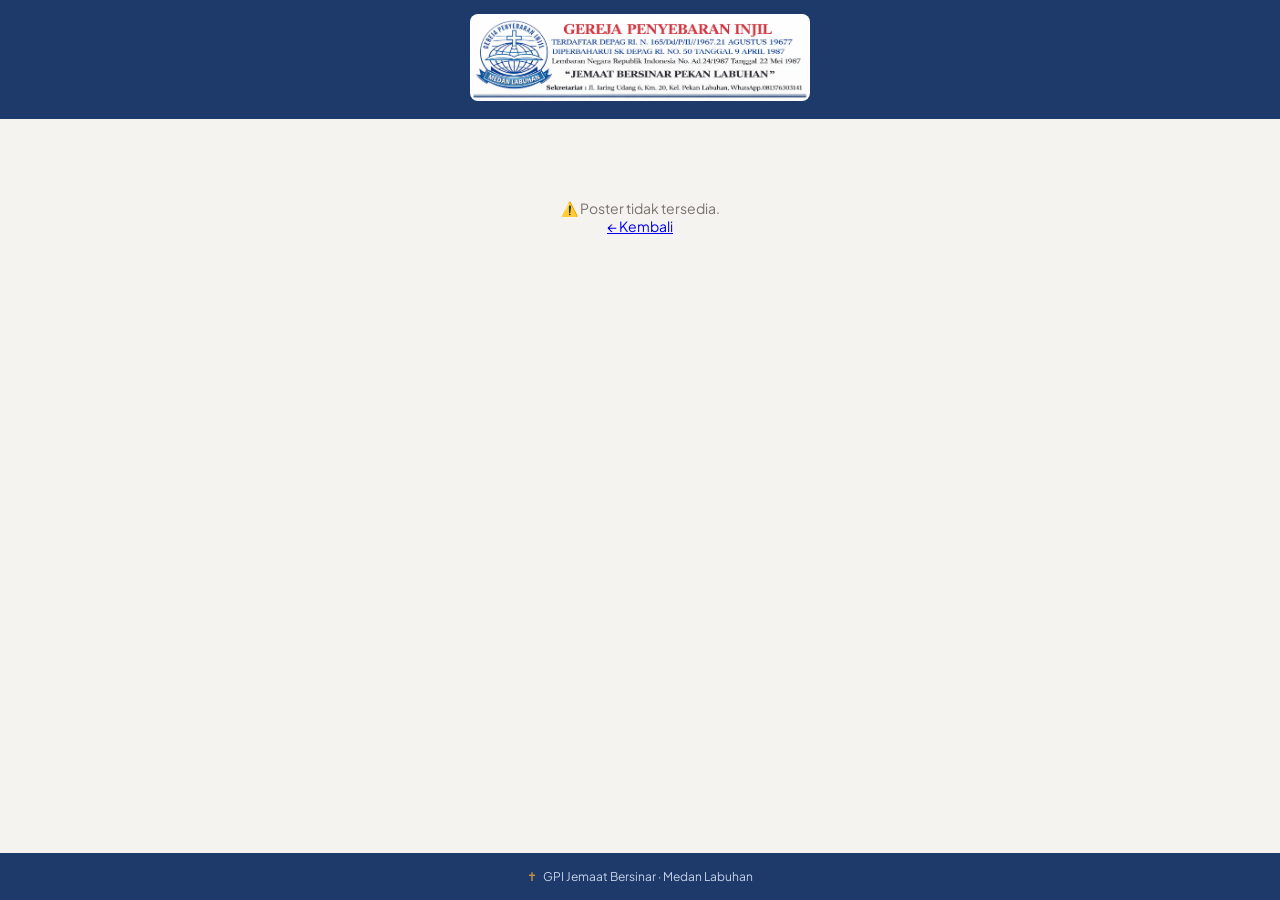
==== share.html @ 03a90721 "Add files via upload" ====
<!DOCTYPE html>
<html lang="id">
<head>
  <meta charset="UTF-8" />
  <meta name="viewport" content="width=device-width, initial-scale=1.0" />
  <meta name="theme-color" content="#1d3a6b" />

  <!-- ═══ OG TAGS — diisi dinamis oleh script ═══ -->
  <meta id="og-title"       property="og:title"       content="GPI Jemaat Bersinar" />
  <meta id="og-description" property="og:description" content="Website resmi GPI Jemaat Bersinar – Medan Labuhan" />
  <meta id="og-image"       property="og:image"        content="https://agusmeliala.github.io/GPI/images/kop-surat.png" />
  <meta id="og-url"         property="og:url"          content="https://agusmeliala.github.io/GPI/share.html" />
  <meta property="og:type"        content="website" />
  <meta property="og:site_name"   content="GPI Jemaat Bersinar" />

  <!-- Twitter Card (untuk pratinjau di Twitter/X jika dibagikan) -->
  <meta name="twitter:card"        content="summary_large_image" />
  <meta id="tw-title"       name="twitter:title"       content="GPI Jemaat Bersinar" />
  <meta id="tw-description" name="twitter:description" content="Website resmi GPI Jemaat Bersinar" />
  <meta id="tw-image"       name="twitter:image"       content="https://agusmeliala.github.io/GPI/images/kop-surat.png" />

  <title id="page-title">GPI Jemaat Bersinar</title>

  <link rel="preconnect" href="https://fonts.googleapis.com" />
  <link rel="preconnect" href="https://fonts.gstatic.com" crossorigin />
  <link href="https://fonts.googleapis.com/css2?family=Lora:wght@400;600;700&family=Plus+Jakarta+Sans:wght@400;500;600;700;800&display=swap" rel="stylesheet" />

  <style>
    :root {
      --navy:    #1d3a6b;
      --navy-lt: #eef2fb;
      --gold:    #c9933a;
      --bg:      #f5f3ef;
      --card:    #ffffff;
      --muted:   #78716c;
      --radius:  14px;
    }
    * { box-sizing: border-box; margin: 0; padding: 0; }
    body {
      font-family: 'Plus Jakarta Sans', sans-serif;
      background: var(--bg);
      color: #1c1917;
      min-height: 100vh;
      display: flex;
      flex-direction: column;
    }

    /* ── HEADER ── */
    .site-header {
      background: var(--navy);
      padding: 14px 16px;
      text-align: center;
    }
    .kop-surat { max-width: 340px; width: 100%; border-radius: 8px; }

    /* ── KONTEN UTAMA ── */
    .share-wrapper {
      flex: 1;
      max-width: 600px;
      width: 100%;
      margin: 0 auto;
      padding: 20px 16px 40px;
    }

    .share-badge {
      display: inline-flex;
      align-items: center;
      gap: 6px;
      background: var(--navy-lt);
      color: var(--navy);
      font-size: 12px;
      font-weight: 700;
      padding: 4px 12px;
      border-radius: 20px;
      margin-bottom: 14px;
      letter-spacing: .4px;
    }

    /* ── POSTER ── */
    #view-poster .poster-img-wrap {
      background: var(--card);
      border-radius: var(--radius);
      box-shadow: 0 2px 16px rgba(0,0,0,.08);
      overflow: hidden;
      margin-bottom: 16px;
    }
    #view-poster img {
      width: 100%;
      display: block;
    }

    /* ── RENUNGAN ── */
    .renungan-card {
      background: var(--card);
      border-radius: var(--radius);
      box-shadow: 0 2px 16px rgba(0,0,0,.08);
      padding: 22px 20px;
      margin-bottom: 14px;
    }
    .lang-badge {
      font-size: 11px;
      font-weight: 700;
      letter-spacing: .5px;
      color: var(--navy);
      background: var(--navy-lt);
      display: inline-block;
      padding: 3px 10px;
      border-radius: 20px;
      margin-bottom: 10px;
    }
    .renungan-judul {
      font-family: 'Lora', serif;
      font-size: 18px;
      font-weight: 700;
      color: var(--navy);
      margin-bottom: 6px;
      line-height: 1.4;
    }
    .renungan-ayat {
      font-size: 12px;
      color: var(--gold);
      font-weight: 700;
      margin-bottom: 12px;
      letter-spacing: .3px;
    }
    .renungan-isi {
      font-size: 14px;
      line-height: 1.8;
      color: #292524;
      border-left: 3px solid var(--navy);
      padding-left: 14px;
    }

    /* ── ARTIKEL ── */
    .artikel-judul-utama {
      font-family: 'Lora', serif;
      font-size: 20px;
      font-weight: 700;
      color: var(--navy);
      margin-bottom: 16px;
      line-height: 1.4;
    }
    .artikel-card {
      background: var(--card);
      border-radius: var(--radius);
      box-shadow: 0 2px 16px rgba(0,0,0,.08);
      overflow: hidden;
      margin-bottom: 14px;
    }
    .artikel-card img {
      width: 100%;
      max-height: 220px;
      object-fit: cover;
      display: block;
    }
    .artikel-body { padding: 18px 18px 20px; }
    .artikel-nomor {
      font-size: 10px;
      font-weight: 800;
      letter-spacing: 1px;
      color: var(--gold);
      text-transform: uppercase;
      margin-bottom: 6px;
    }
    .artikel-sub-judul {
      font-family: 'Lora', serif;
      font-size: 16px;
      font-weight: 700;
      color: var(--navy);
      margin-bottom: 10px;
      line-height: 1.4;
    }
    .artikel-isi {
      font-size: 14px;
      line-height: 1.8;
      color: #44403c;
    }

    /* ── TOMBOL KEMBALI ── */
    .btn-back {
      display: flex;
      align-items: center;
      justify-content: center;
      gap: 8px;
      width: 100%;
      background: var(--navy);
      color: #fff;
      font-size: 14px;
      font-weight: 700;
      padding: 14px;
      border-radius: var(--radius);
      border: none;
      cursor: pointer;
      text-decoration: none;
      margin-top: 10px;
      transition: background .2s;
    }
    .btn-back:hover { background: #15305a; }

    /* ── TOMBOL SALIN LINK ── */
    .btn-copy {
      display: flex;
      align-items: center;
      justify-content: center;
      gap: 8px;
      width: 100%;
      background: var(--gold);
      color: #fff;
      font-size: 14px;
      font-weight: 700;
      padding: 14px;
      border-radius: var(--radius);
      border: none;
      cursor: pointer;
      margin-top: 10px;
      transition: background .2s;
    }
    .btn-copy:hover { background: #b07a2a; }
    .btn-copy.copied { background: #16a34a; }

    /* ── LOADING / ERROR ── */
    .loading-box {
      text-align: center;
      padding: 60px 20px;
      color: var(--muted);
      font-size: 14px;
    }
    .loading-box .spinner {
      font-size: 36px;
      display: block;
      margin-bottom: 14px;
      animation: spin 1s linear infinite;
    }
    @keyframes spin { to { transform: rotate(360deg); } }

    /* ── FOOTER ── */
    .site-footer {
      background: var(--navy);
      color: #c7d2e8;
      text-align: center;
      padding: 16px;
      font-size: 12px;
    }
    .footer-cross { color: var(--gold); margin-right: 4px; }
  </style>
</head>
<body>

  <header class="site-header">
    <a href="index.html">
      <img src="images/kop-surat.png" alt="GPI Jemaat Bersinar" class="kop-surat" />
    </a>
  </header>

  <div class="share-wrapper" id="share-wrapper">
    <div class="loading-box">
      <span class="spinner">⏳</span>
      Memuat konten...
    </div>
  </div>

  <footer class="site-footer">
    <span class="footer-cross">✝</span> GPI Jemaat Bersinar · Medan Labuhan
  </footer>

<script>
"use strict";

// ── KONSTANTA (sama dengan script.js utama) ───────────────────────────────────
const SHEET_CSV_URL        = "https://docs.google.com/spreadsheets/d/e/2PACX-1vQFIUh2QfaXXotiABXis5PBDhbQ60SKk0EU2UP8gKuct1Xu42Jg9rMVdG86adkixDjy3OZM3ONvtbFJ/pub?gid=0&single=true&output=csv";
const SHEET_POSTER_CSV_URL = "https://docs.google.com/spreadsheets/d/e/2PACX-1vQFIUh2QfaXXotiABXis5PBDhbQ60SKk0EU2UP8gKuct1Xu42Jg9rMVdG86adkixDjy3OZM3ONvtbFJ/pub?gid=1813489839&single=true&output=csv";
const SHEET_ARTIKEL_CSV_URL= "https://docs.google.com/spreadsheets/d/e/2PACX-1vQFIUh2QfaXXotiABXis5PBDhbQ60SKk0EU2UP8gKuct1Xu42Jg9rMVdG86adkixDjy3OZM3ONvtbFJ/pub?gid=533709958&single=true&output=csv";

const DAY_NAMES = ["Minggu","Senin","Selasa","Rabu","Kamis","Jumat","Sabtu"];
const BASE_URL  = "https://agusmeliala.github.io/GPI";

// ── PARSER CSV (sama dengan script.js utama) ──────────────────────────────────
function parseCSV(text) {
  const rows = [];
  let i = 0;
  while (i < text.length) {
    const row = [];
    while (i < text.length) {
      let field = "";
      if (text[i] === '"') {
        i++;
        while (i < text.length) {
          if (text[i] === '"') {
            if (i+1 < text.length && text[i+1] === '"') { field += '"'; i += 2; }
            else { i++; break; }
          } else { field += text[i]; i++; }
        }
      } else {
        while (i < text.length && text[i] !== ',' && text[i] !== '\n' && text[i] !== '\r') {
          field += text[i]; i++;
        }
      }
      row.push(field.trim());
      if (i < text.length && text[i] === ',') { i++; }
      else { if (i < text.length && text[i] === '\r') i++; if (i < text.length && text[i] === '\n') i++; break; }
    }
    if (row.length > 1 && row.some(f => f !== "")) rows.push(row);
  }
  return rows;
}

function formatTeks(teks) {
  if (!teks) return "";
  return teks
    .replace(/###([\s\S]+?)###/g, "<strong>$1</strong>")
    .replace(/\*\*([\s\S]+?)\*\*/g, "<strong>$1</strong>")
    .replace(/\*([\s\S]+?)\*/g, "<em>$1</em>")
    .replace(/\n/g, "<br>");
}

// ── UPDATE OG TAGS (penting untuk pratinjau WhatsApp) ─────────────────────────
// Catatan: OG tags di-update untuk session browser saja.
// Agar pratinjau WhatsApp benar, gunakan URL dengan parameter ?type=...&day=...
// dan pasang server-side rendering atau gunakan netlify/cloudflare functions.
// Untuk GitHub Pages (static), cara terbaik adalah URL unik per halaman.
function updateOG(title, description, imageUrl, pageUrl) {
  const setMeta = (id, val) => { const el = document.getElementById(id); if (el) el.setAttribute("content", val); };
  document.getElementById("page-title").textContent = title + " — GPI Jemaat Bersinar";
  setMeta("og-title",       title);
  setMeta("og-description", description);
  setMeta("og-image",       imageUrl);
  setMeta("og-url",         pageUrl);
  setMeta("tw-title",       title);
  setMeta("tw-description", description);
  setMeta("tw-image",       imageUrl);
}

// ── TOMBOL SALIN LINK ─────────────────────────────────────────────────────────
function buatTombolCopy(url) {
  return `<button class="btn-copy" id="btn-copy" onclick="salinLink('${url}')">
    📋 Salin Link untuk WhatsApp
  </button>`;
}

function salinLink(url) {
  navigator.clipboard.writeText(url).then(() => {
    const btn = document.getElementById("btn-copy");
    if (btn) { btn.textContent = "✅ Link Tersalin!"; btn.classList.add("copied"); }
    setTimeout(() => {
      if (btn) { btn.textContent = "📋 Salin Link untuk WhatsApp"; btn.classList.remove("copied"); }
    }, 2500);
  }).catch(() => {
    prompt("Salin link ini:", url);
  });
}

// ── RENDER POSTER ─────────────────────────────────────────────────────────────
async function renderPoster(todayName) {
  const wrapper = document.getElementById("share-wrapper");

  try {
    const res = await fetch(SHEET_POSTER_CSV_URL);
    const csv = await res.text();
    const rows = parseCSV(csv);
    const row = rows.find(r => r[0]?.trim() === todayName);

    const imgSrc = row?.[1]?.trim() || `${BASE_URL}/images/kop-surat.png`;
    const shareUrl = `${BASE_URL}/share.html?type=poster`;
    const desc = `Poster Harian GPI Jemaat Bersinar — ${todayName}`;

    updateOG(`Poster Harian — ${todayName}`, desc, imgSrc, shareUrl);

    wrapper.innerHTML = `
      <div class="share-badge">📋 Poster Harian</div>
      <div id="view-poster">
        <div class="poster-img-wrap">
          <img src="${imgSrc}" alt="Poster Harian ${todayName}"
               onerror="this.src='${BASE_URL}/images/kop-surat.png'" />
        </div>
      </div>
      ${buatTombolCopy(shareUrl)}
      <a href="index.html#poster" class="btn-back">← Kembali ke Beranda</a>`;

  } catch(e) {
    wrapper.innerHTML = `<div class="loading-box">⚠️ Poster tidak tersedia.<br><a href="index.html">← Kembali</a></div>`;
  }
}

// ── RENDER RENUNGAN ───────────────────────────────────────────────────────────
async function renderRenungan(todayName) {
  const wrapper = document.getElementById("share-wrapper");

  try {
    const res = await fetch(SHEET_CSV_URL);
    const csv = await res.text();
    const rows = parseCSV(csv);
    const row = rows.find(r => r[0]?.trim() === todayName);

    const judulId = row?.[1]?.trim() || "Renungan Harian";
    const ayatId  = row?.[2]?.trim() || "";
    const isiId   = row?.[3]?.trim() || "";
    const judulEn = row?.[4]?.trim() || "Daily Devotional";
    const ayatEn  = row?.[5]?.trim() || "";
    const isiEn   = row?.[6]?.trim() || "";

    const shareUrl = `${BASE_URL}/share.html?type=renungan`;
    const imgOG    = `${BASE_URL}/images/kop-surat.png`;
    const desc     = `${judulId} — ${ayatId}`;

    updateOG(`Renungan Harian — ${todayName}`, desc, imgOG, shareUrl);

    wrapper.innerHTML = `
      <div class="share-badge">📖 Renungan Harian — ${todayName}</div>

      <div class="renungan-card">
        <div class="lang-badge">🇮🇩 Bahasa Indonesia</div>
        <h2 class="renungan-judul">${judulId}</h2>
        <p  class="renungan-ayat">${ayatId}</p>
        <blockquote class="renungan-isi">${formatTeks(isiId)}</blockquote>
      </div>

      <div class="renungan-card">
        <div class="lang-badge">🇬🇧 English</div>
        <h2 class="renungan-judul">${judulEn}</h2>
        <p  class="renungan-ayat">${ayatEn}</p>
        <blockquote class="renungan-isi">${formatTeks(isiEn)}</blockquote>
      </div>

      ${buatTombolCopy(shareUrl)}
      <a href="index.html#renungan" class="btn-back">← Kembali ke Beranda</a>`;

  } catch(e) {
    wrapper.innerHTML = `<div class="loading-box">⚠️ Renungan tidak tersedia.<br><a href="index.html">← Kembali</a></div>`;
  }
}

// ── RENDER ARTIKEL ────────────────────────────────────────────────────────────
async function renderArtikel(todayName) {
  const wrapper = document.getElementById("share-wrapper");

  try {
    const res = await fetch(SHEET_ARTIKEL_CSV_URL);
    const csv = await res.text();
    const rows = parseCSV(csv);
    const dataRows = rows.filter(r => r[0]?.trim() !== "Hari");
    const row = dataRows.find(r => r[0]?.trim() === todayName);

    if (!row) throw new Error("Artikel tidak ditemukan");

    const judulUtama = row[1]?.trim() || "";
    const sub1Judul  = row[2]?.trim() || "";
    const sub1Isi    = row[3]?.trim() || "";
    const sub1Gambar = row[4]?.trim() || "";
    const sub2Judul  = row[5]?.trim() || "";
    const sub2Isi    = row[6]?.trim() || "";
    const sub2Gambar = row[7]?.trim() || "";

    const shareUrl = `${BASE_URL}/share.html?type=artikel`;
    const imgOG    = sub1Gambar || sub2Gambar || `${BASE_URL}/images/kop-surat.png`;
    const desc     = sub1Judul || judulUtama || "Artikel Minggu Ini";

    updateOG(`Artikel — ${judulUtama || todayName}`, desc, imgOG, shareUrl);

    const buatKartu = (nomor, judul, isi, gambar) => {
      if (!judul && !isi) return "";
      return `
        <div class="artikel-card">
          ${gambar ? `<img src="${gambar}" alt="${judul}" onerror="this.style.display='none'" />` : ""}
          <div class="artikel-body">
            <div class="artikel-nomor">Artikel ${nomor}</div>
            ${judul ? `<h3 class="artikel-sub-judul">${judul}</h3>` : ""}
            ${isi   ? `<p  class="artikel-isi">${formatTeks(isi)}</p>` : ""}
          </div>
        </div>`;
    };

    wrapper.innerHTML = `
      <div class="share-badge">📰 Artikel Minggu Ini</div>
      ${judulUtama ? `<h2 class="artikel-judul-utama">${judulUtama}</h2>` : ""}
      ${buatKartu(1, sub1Judul, sub1Isi, sub1Gambar)}
      ${buatKartu(2, sub2Judul, sub2Isi, sub2Gambar)}
      ${buatTombolCopy(shareUrl)}
      <a href="index.html#artikel" class="btn-back">← Kembali ke Beranda</a>`;

  } catch(e) {
    wrapper.innerHTML = `<div class="loading-box">⚠️ Artikel belum tersedia hari ini.<br><br><a href="index.html" style="color:var(--navy);font-weight:700;">← Kembali ke Beranda</a></div>`;
  }
}

// ── ROUTING BERDASARKAN PARAMETER URL ─────────────────────────────────────────
// Contoh URL:
//   share.html?type=poster      → Poster hari ini
//   share.html?type=renungan    → Renungan hari ini
//   share.html?type=artikel     → Artikel hari ini
document.addEventListener("DOMContentLoaded", () => {
  const params   = new URLSearchParams(window.location.search);
  const type     = params.get("type") || "poster";
  const todayIdx = new Date().getDay();
  const todayName = DAY_NAMES[todayIdx];

  switch (type) {
    case "renungan": renderRenungan(todayName); break;
    case "artikel":  renderArtikel(todayName);  break;
    default:         renderPoster(todayName);   break;
  }
});
</script>
</body>
</html>
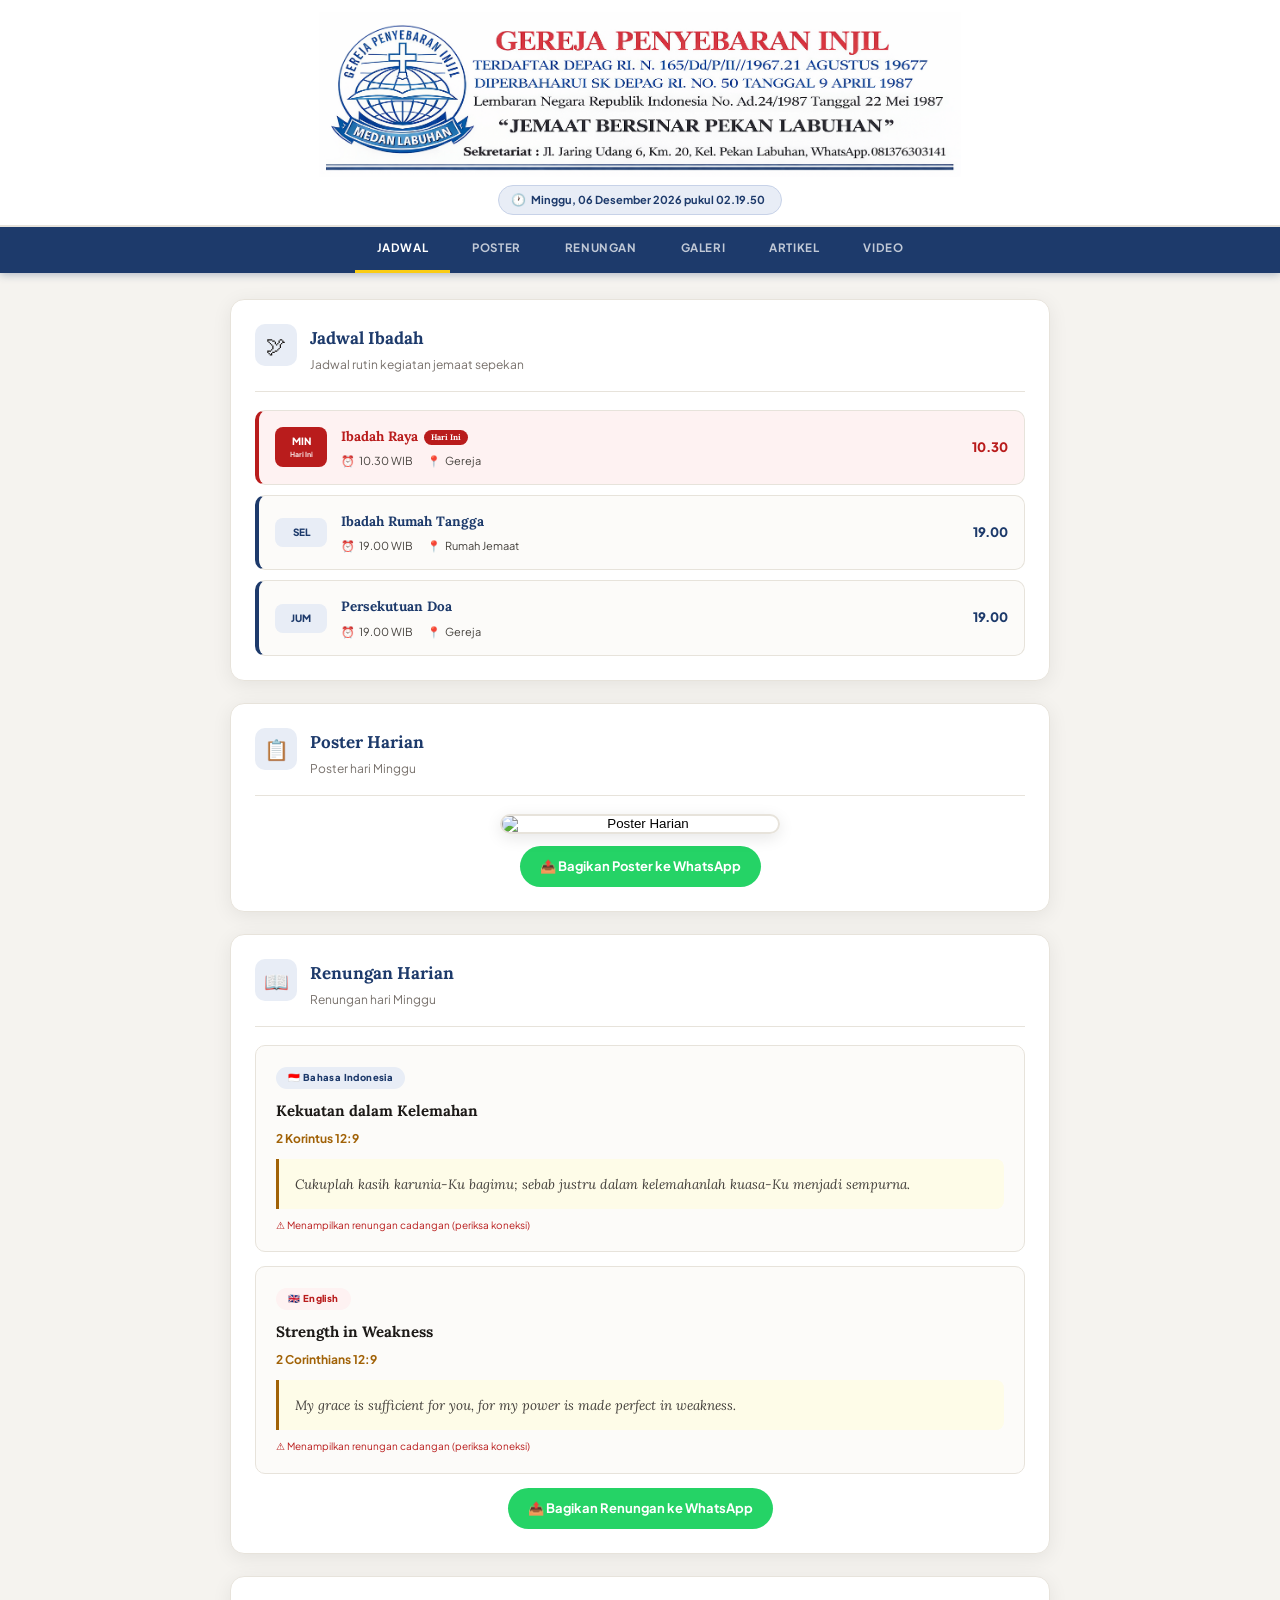
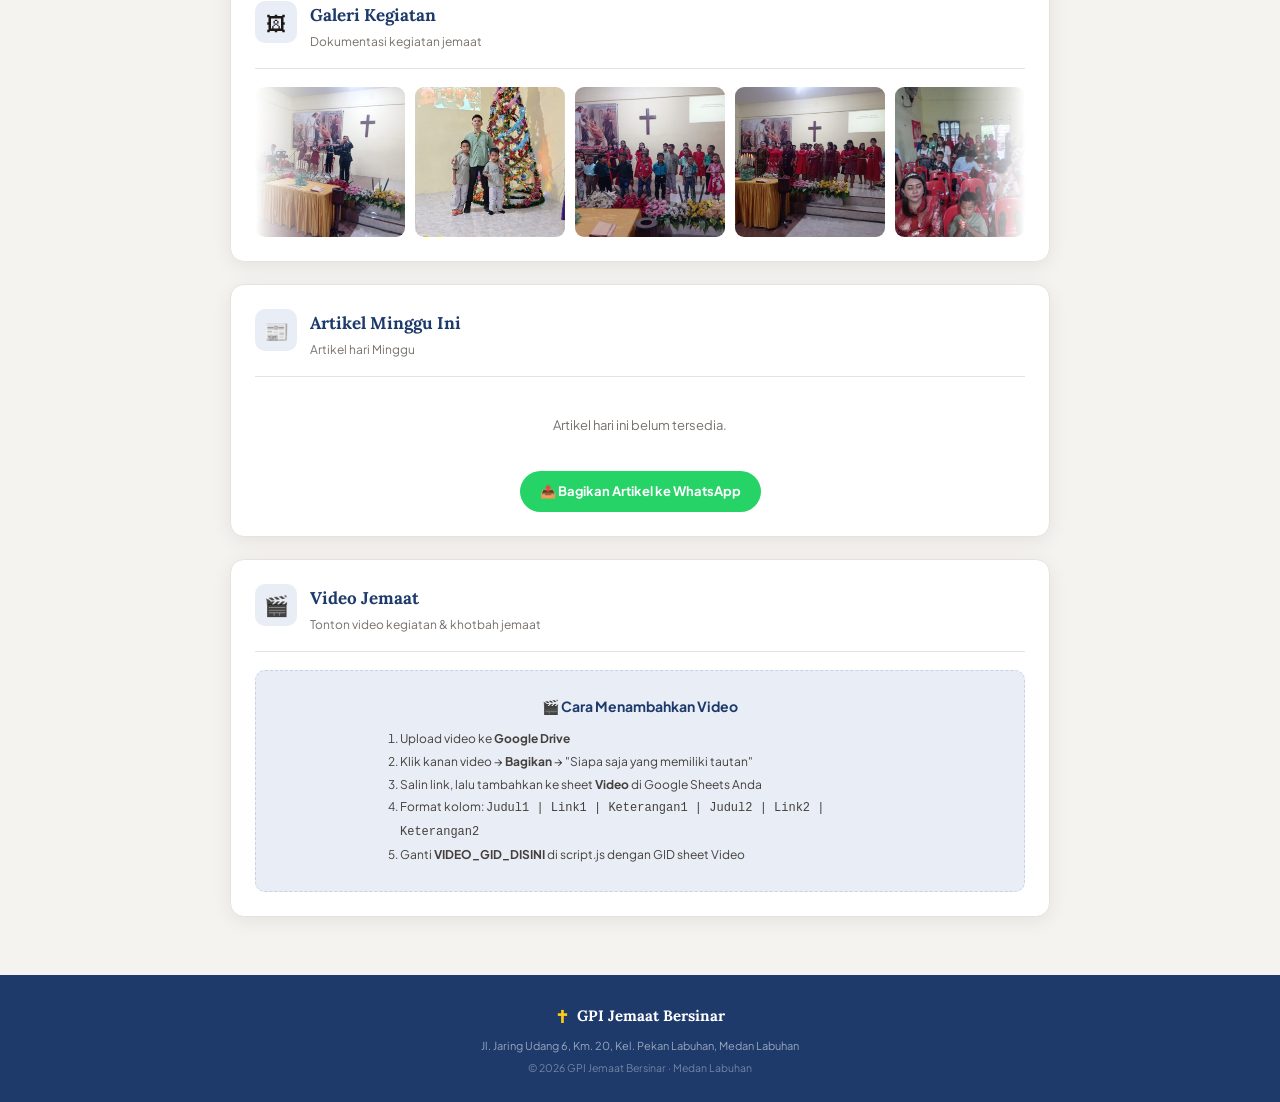
==== commit 63e68499: "Refactor share.html for improved meta tags and structure Updated Open Graph and Twitter Card meta ta" ====
--- a/share.html
+++ b/share.html
@@ -5,500 +5,195 @@
   <meta name="viewport" content="width=device-width, initial-scale=1.0" />
   <meta name="theme-color" content="#1d3a6b" />
 
-  <!-- ═══ OG TAGS — diisi dinamis oleh script ═══ -->
-  <meta id="og-title"       property="og:title"       content="GPI Jemaat Bersinar" />
-  <meta id="og-description" property="og:description" content="Website resmi GPI Jemaat Bersinar – Medan Labuhan" />
-  <meta id="og-image"       property="og:image"        content="https://agusmeliala.github.io/GPI/images/kop-surat.png" />
-  <meta id="og-url"         property="og:url"          content="https://agusmeliala.github.io/GPI/share.html" />
+  <!-- ═══ Open Graph — Pratinjau WhatsApp / Facebook ═══ -->
+  <meta property="og:title"       content="GPI Jemaat Bersinar" />
+  <meta property="og:description" content="Jadwal ibadah, poster harian, renungan, galeri, artikel & video GPI Jemaat Bersinar – Medan Labuhan" />
+  <meta property="og:image"       content="https://agusmeliala.github.io/GPI/images/kop-surat.png" />
+  <meta property="og:url"         content="https://agusmeliala.github.io/GPI/" />
   <meta property="og:type"        content="website" />
   <meta property="og:site_name"   content="GPI Jemaat Bersinar" />
 
-  <!-- Twitter Card (untuk pratinjau di Twitter/X jika dibagikan) -->
+  <!-- Twitter Card -->
   <meta name="twitter:card"        content="summary_large_image" />
-  <meta id="tw-title"       name="twitter:title"       content="GPI Jemaat Bersinar" />
-  <meta id="tw-description" name="twitter:description" content="Website resmi GPI Jemaat Bersinar" />
-  <meta id="tw-image"       name="twitter:image"       content="https://agusmeliala.github.io/GPI/images/kop-surat.png" />
+  <meta name="twitter:title"       content="GPI Jemaat Bersinar" />
+  <meta name="twitter:description" content="Jadwal ibadah, poster harian, renungan, galeri, artikel & video GPI Jemaat Bersinar" />
+  <meta name="twitter:image"       content="https://agusmeliala.github.io/GPI/images/kop-surat.png" />
 
-  <title id="page-title">GPI Jemaat Bersinar</title>
-
+  <title>GPI Jemaat Bersinar</title>
   <link rel="preconnect" href="https://fonts.googleapis.com" />
   <link rel="preconnect" href="https://fonts.gstatic.com" crossorigin />
   <link href="https://fonts.googleapis.com/css2?family=Lora:wght@400;600;700&family=Plus+Jakarta+Sans:wght@400;500;600;700;800&display=swap" rel="stylesheet" />
-
-  <style>
-    :root {
-      --navy:    #1d3a6b;
-      --navy-lt: #eef2fb;
-      --gold:    #c9933a;
-      --bg:      #f5f3ef;
-      --card:    #ffffff;
-      --muted:   #78716c;
-      --radius:  14px;
-    }
-    * { box-sizing: border-box; margin: 0; padding: 0; }
-    body {
-      font-family: 'Plus Jakarta Sans', sans-serif;
-      background: var(--bg);
-      color: #1c1917;
-      min-height: 100vh;
-      display: flex;
-      flex-direction: column;
-    }
-
-    /* ── HEADER ── */
-    .site-header {
-      background: var(--navy);
-      padding: 14px 16px;
-      text-align: center;
-    }
-    .kop-surat { max-width: 340px; width: 100%; border-radius: 8px; }
-
-    /* ── KONTEN UTAMA ── */
-    .share-wrapper {
-      flex: 1;
-      max-width: 600px;
-      width: 100%;
-      margin: 0 auto;
-      padding: 20px 16px 40px;
-    }
-
-    .share-badge {
-      display: inline-flex;
-      align-items: center;
-      gap: 6px;
-      background: var(--navy-lt);
-      color: var(--navy);
-      font-size: 12px;
-      font-weight: 700;
-      padding: 4px 12px;
-      border-radius: 20px;
-      margin-bottom: 14px;
-      letter-spacing: .4px;
-    }
-
-    /* ── POSTER ── */
-    #view-poster .poster-img-wrap {
-      background: var(--card);
-      border-radius: var(--radius);
-      box-shadow: 0 2px 16px rgba(0,0,0,.08);
-      overflow: hidden;
-      margin-bottom: 16px;
-    }
-    #view-poster img {
-      width: 100%;
-      display: block;
-    }
-
-    /* ── RENUNGAN ── */
-    .renungan-card {
-      background: var(--card);
-      border-radius: var(--radius);
-      box-shadow: 0 2px 16px rgba(0,0,0,.08);
-      padding: 22px 20px;
-      margin-bottom: 14px;
-    }
-    .lang-badge {
-      font-size: 11px;
-      font-weight: 700;
-      letter-spacing: .5px;
-      color: var(--navy);
-      background: var(--navy-lt);
-      display: inline-block;
-      padding: 3px 10px;
-      border-radius: 20px;
-      margin-bottom: 10px;
-    }
-    .renungan-judul {
-      font-family: 'Lora', serif;
-      font-size: 18px;
-      font-weight: 700;
-      color: var(--navy);
-      margin-bottom: 6px;
-      line-height: 1.4;
-    }
-    .renungan-ayat {
-      font-size: 12px;
-      color: var(--gold);
-      font-weight: 700;
-      margin-bottom: 12px;
-      letter-spacing: .3px;
-    }
-    .renungan-isi {
-      font-size: 14px;
-      line-height: 1.8;
-      color: #292524;
-      border-left: 3px solid var(--navy);
-      padding-left: 14px;
-    }
-
-    /* ── ARTIKEL ── */
-    .artikel-judul-utama {
-      font-family: 'Lora', serif;
-      font-size: 20px;
-      font-weight: 700;
-      color: var(--navy);
-      margin-bottom: 16px;
-      line-height: 1.4;
-    }
-    .artikel-card {
-      background: var(--card);
-      border-radius: var(--radius);
-      box-shadow: 0 2px 16px rgba(0,0,0,.08);
-      overflow: hidden;
-      margin-bottom: 14px;
-    }
-    .artikel-card img {
-      width: 100%;
-      max-height: 220px;
-      object-fit: cover;
-      display: block;
-    }
-    .artikel-body { padding: 18px 18px 20px; }
-    .artikel-nomor {
-      font-size: 10px;
-      font-weight: 800;
-      letter-spacing: 1px;
-      color: var(--gold);
-      text-transform: uppercase;
-      margin-bottom: 6px;
-    }
-    .artikel-sub-judul {
-      font-family: 'Lora', serif;
-      font-size: 16px;
-      font-weight: 700;
-      color: var(--navy);
-      margin-bottom: 10px;
-      line-height: 1.4;
-    }
-    .artikel-isi {
-      font-size: 14px;
-      line-height: 1.8;
-      color: #44403c;
-    }
-
-    /* ── TOMBOL KEMBALI ── */
-    .btn-back {
-      display: flex;
-      align-items: center;
-      justify-content: center;
-      gap: 8px;
-      width: 100%;
-      background: var(--navy);
-      color: #fff;
-      font-size: 14px;
-      font-weight: 700;
-      padding: 14px;
-      border-radius: var(--radius);
-      border: none;
-      cursor: pointer;
-      text-decoration: none;
-      margin-top: 10px;
-      transition: background .2s;
-    }
-    .btn-back:hover { background: #15305a; }
-
-    /* ── TOMBOL SALIN LINK ── */
-    .btn-copy {
-      display: flex;
-      align-items: center;
-      justify-content: center;
-      gap: 8px;
-      width: 100%;
-      background: var(--gold);
-      color: #fff;
-      font-size: 14px;
-      font-weight: 700;
-      padding: 14px;
-      border-radius: var(--radius);
-      border: none;
-      cursor: pointer;
-      margin-top: 10px;
-      transition: background .2s;
-    }
-    .btn-copy:hover { background: #b07a2a; }
-    .btn-copy.copied { background: #16a34a; }
-
-    /* ── LOADING / ERROR ── */
-    .loading-box {
-      text-align: center;
-      padding: 60px 20px;
-      color: var(--muted);
-      font-size: 14px;
-    }
-    .loading-box .spinner {
-      font-size: 36px;
-      display: block;
-      margin-bottom: 14px;
-      animation: spin 1s linear infinite;
-    }
-    @keyframes spin { to { transform: rotate(360deg); } }
-
-    /* ── FOOTER ── */
-    .site-footer {
-      background: var(--navy);
-      color: #c7d2e8;
-      text-align: center;
-      padding: 16px;
-      font-size: 12px;
-    }
-    .footer-cross { color: var(--gold); margin-right: 4px; }
-  </style>
+  <link rel="stylesheet" href="style.css" />
 </head>
 <body>
 
+  <!-- ══════════ HEADER ══════════ -->
   <header class="site-header">
-    <a href="index.html">
-      <img src="images/kop-surat.png" alt="GPI Jemaat Bersinar" class="kop-surat" />
-    </a>
+    <div class="header-inner">
+      <div class="kop-container">
+        <img src="images/kop-surat.png" alt="Kop Surat GPI Jemaat Bersinar" class="kop-surat" />
+      </div>
+      <div class="datetime-row">
+        <div class="datetime-box">
+          <span class="datetime-icon">🕐</span>
+          <span id="datetime">Memuat...</span>
+        </div>
+      </div>
+    </div>
   </header>
 
-  <div class="share-wrapper" id="share-wrapper">
-    <div class="loading-box">
-      <span class="spinner">⏳</span>
-      Memuat konten...
+  <!-- ══════════ NAV ══════════ -->
+  <nav class="site-nav">
+    <div class="nav-inner">
+      <a href="#jadwal"   class="nav-link">Jadwal</a>
+      <a href="#poster"   class="nav-link">Poster</a>
+      <a href="#renungan" class="nav-link">Renungan</a>
+      <a href="#galeri"   class="nav-link">Galeri</a>
+      <a href="#artikel"  class="nav-link">Artikel</a>
+      <a href="#video"    class="nav-link">Video</a>
     </div>
+  </nav>
+
+  <!-- ══════════ MAIN ══════════ -->
+  <main class="main-wrapper">
+
+    <!-- JADWAL -->
+    <section class="section-card" id="jadwal">
+      <div class="section-head">
+        <div class="section-icon">🕊</div>
+        <div>
+          <h2>Jadwal Ibadah</h2>
+          <p>Jadwal rutin kegiatan jemaat sepekan</p>
+        </div>
+      </div>
+      <div id="jadwal-list" class="jadwal-grid"></div>
+    </section>
+
+    <!-- POSTER -->
+    <section class="section-card" id="poster">
+      <div class="section-head">
+        <div class="section-icon">📋</div>
+        <div>
+          <h2>Poster Harian</h2>
+          <p id="poster-day">Poster hari ini</p>
+        </div>
+      </div>
+      <div class="poster-wrap">
+        <button class="poster-button" type="button"
+                onclick="openLightboxFromElement('poster-image')"
+                aria-label="Lihat poster penuh">
+          <img id="poster-image" src="" alt="Poster Harian" class="poster-image" />
+          <div class="poster-overlay"><span>🔍 Lihat Penuh</span></div>
+        </button>
+      </div>
+      <div style="margin-top:12px;text-align:center;">
+        <a href=".netlify/functions/share?type=poster" style="display:inline-flex;align-items:center;gap:8px;background:#25D366;color:#fff;font-size:13px;font-weight:700;padding:10px 20px;border-radius:30px;text-decoration:none;">
+          📤 Bagikan Poster ke WhatsApp
+        </a>
+      </div>
+    </section>
+
+    <!-- RENUNGAN -->
+    <section class="section-card" id="renungan">
+      <div class="section-head">
+        <div class="section-icon">📖</div>
+        <div>
+          <h2>Renungan Harian</h2>
+          <p id="renungan-day">Renungan hari ini</p>
+        </div>
+      </div>
+      <div class="renungan-grid">
+        <article class="renungan-card">
+          <div class="language-badge id">🇮🇩 Bahasa Indonesia</div>
+          <h3 id="judul-id">Memuat...</h3>
+          <p id="ayat-id" class="ayat"></p>
+          <blockquote id="isi-id" class="isi-renungan"></blockquote>
+        </article>
+        <article class="renungan-card">
+          <div class="language-badge en">🇬🇧 English</div>
+          <h3 id="judul-en">Loading...</h3>
+          <p id="ayat-en" class="ayat"></p>
+          <blockquote id="isi-en" class="isi-renungan"></blockquote>
+        </article>
+      </div>
+      <div style="margin-top:14px;text-align:center;">
+        <a href=".netlify/functions/share?type=renungan" style="display:inline-flex;align-items:center;gap:8px;background:#25D366;color:#fff;font-size:13px;font-weight:700;padding:10px 20px;border-radius:30px;text-decoration:none;">
+          📤 Bagikan Renungan ke WhatsApp
+        </a>
+      </div>
+    </section>
+
+    <!-- GALERI -->
+    <section class="section-card" id="galeri">
+      <div class="section-head">
+        <div class="section-icon">🖼</div>
+        <div>
+          <h2>Galeri Kegiatan</h2>
+          <p>Dokumentasi kegiatan jemaat</p>
+        </div>
+      </div>
+      <div class="gallery-wrapper">
+        <div class="gallery-slider-container">
+          <div id="gallery-track" class="gallery-track"></div>
+        </div>
+        <div class="gallery-fade-left"></div>
+        <div class="gallery-fade-right"></div>
+      </div>
+    </section>
+
+    <!-- ARTIKEL -->
+    <section class="section-card" id="artikel">
+      <div class="section-head">
+        <div class="section-icon">📰</div>
+        <div>
+          <h2>Artikel Minggu Ini</h2>
+          <p id="artikel-day">Artikel hari ini</p>
+        </div>
+      </div>
+      <div id="artikel-list" class="artikel-list">
+        <p class="artikel-loading">Memuat artikel...</p>
+      </div>
+      <div style="margin-top:14px;text-align:center;">
+        <a href=".netlify/functions/share?type=artikel" style="display:inline-flex;align-items:center;gap:8px;background:#25D366;color:#fff;font-size:13px;font-weight:700;padding:10px 20px;border-radius:30px;text-decoration:none;">
+          📤 Bagikan Artikel ke WhatsApp
+        </a>
+      </div>
+    </section>
+
+    <!-- VIDEO -->
+    <section class="section-card" id="video">
+      <div class="section-head">
+        <div class="section-icon">🎬</div>
+        <div>
+          <h2>Video Jemaat</h2>
+          <p>Tonton video kegiatan & khotbah jemaat</p>
+        </div>
+      </div>
+      <div id="video-list" class="video-list">
+        <p class="video-loading">Memuat video...</p>
+      </div>
+    </section>
+
+  </main>
+
+  <!-- ══════════ FOOTER ══════════ -->
+  <footer class="site-footer">
+    <div class="footer-inner">
+      <div class="footer-brand">
+        <span class="footer-cross">✝</span>
+        <span>GPI Jemaat Bersinar</span>
+      </div>
+      <p class="footer-address">Jl. Jaring Udang 6, Km. 20, Kel. Pekan Labuhan, Medan Labuhan</p>
+      <p class="footer-copy">© <span id="current-year"></span> GPI Jemaat Bersinar · Medan Labuhan</p>
+    </div>
+  </footer>
+
+  <!-- ══════════ LIGHTBOX ══════════ -->
+  <div id="lightbox" class="lightbox" role="dialog" aria-modal="true" aria-label="Preview Gambar">
+    <button class="lightbox-close" type="button" onclick="closeLightbox()" aria-label="Tutup">✕</button>
+    <img id="lightbox-img" src="" alt="Preview Gambar" class="lightbox-image" />
   </div>
 
-  <footer class="site-footer">
-    <span class="footer-cross">✝</span> GPI Jemaat Bersinar · Medan Labuhan
-  </footer>
-
-<script>
-"use strict";
-
-// ── KONSTANTA (sama dengan script.js utama) ───────────────────────────────────
-const SHEET_CSV_URL        = "https://docs.google.com/spreadsheets/d/e/2PACX-1vQFIUh2QfaXXotiABXis5PBDhbQ60SKk0EU2UP8gKuct1Xu42Jg9rMVdG86adkixDjy3OZM3ONvtbFJ/pub?gid=0&single=true&output=csv";
-const SHEET_POSTER_CSV_URL = "https://docs.google.com/spreadsheets/d/e/2PACX-1vQFIUh2QfaXXotiABXis5PBDhbQ60SKk0EU2UP8gKuct1Xu42Jg9rMVdG86adkixDjy3OZM3ONvtbFJ/pub?gid=1813489839&single=true&output=csv";
-const SHEET_ARTIKEL_CSV_URL= "https://docs.google.com/spreadsheets/d/e/2PACX-1vQFIUh2QfaXXotiABXis5PBDhbQ60SKk0EU2UP8gKuct1Xu42Jg9rMVdG86adkixDjy3OZM3ONvtbFJ/pub?gid=533709958&single=true&output=csv";
-
-const DAY_NAMES = ["Minggu","Senin","Selasa","Rabu","Kamis","Jumat","Sabtu"];
-const BASE_URL  = "https://agusmeliala.github.io/GPI";
-
-// ── PARSER CSV (sama dengan script.js utama) ──────────────────────────────────
-function parseCSV(text) {
-  const rows = [];
-  let i = 0;
-  while (i < text.length) {
-    const row = [];
-    while (i < text.length) {
-      let field = "";
-      if (text[i] === '"') {
-        i++;
-        while (i < text.length) {
-          if (text[i] === '"') {
-            if (i+1 < text.length && text[i+1] === '"') { field += '"'; i += 2; }
-            else { i++; break; }
-          } else { field += text[i]; i++; }
-        }
-      } else {
-        while (i < text.length && text[i] !== ',' && text[i] !== '\n' && text[i] !== '\r') {
-          field += text[i]; i++;
-        }
-      }
-      row.push(field.trim());
-      if (i < text.length && text[i] === ',') { i++; }
-      else { if (i < text.length && text[i] === '\r') i++; if (i < text.length && text[i] === '\n') i++; break; }
-    }
-    if (row.length > 1 && row.some(f => f !== "")) rows.push(row);
-  }
-  return rows;
-}
-
-function formatTeks(teks) {
-  if (!teks) return "";
-  return teks
-    .replace(/###([\s\S]+?)###/g, "<strong>$1</strong>")
-    .replace(/\*\*([\s\S]+?)\*\*/g, "<strong>$1</strong>")
-    .replace(/\*([\s\S]+?)\*/g, "<em>$1</em>")
-    .replace(/\n/g, "<br>");
-}
-
-// ── UPDATE OG TAGS (penting untuk pratinjau WhatsApp) ─────────────────────────
-// Catatan: OG tags di-update untuk session browser saja.
-// Agar pratinjau WhatsApp benar, gunakan URL dengan parameter ?type=...&day=...
-// dan pasang server-side rendering atau gunakan netlify/cloudflare functions.
-// Untuk GitHub Pages (static), cara terbaik adalah URL unik per halaman.
-function updateOG(title, description, imageUrl, pageUrl) {
-  const setMeta = (id, val) => { const el = document.getElementById(id); if (el) el.setAttribute("content", val); };
-  document.getElementById("page-title").textContent = title + " — GPI Jemaat Bersinar";
-  setMeta("og-title",       title);
-  setMeta("og-description", description);
-  setMeta("og-image",       imageUrl);
-  setMeta("og-url",         pageUrl);
-  setMeta("tw-title",       title);
-  setMeta("tw-description", description);
-  setMeta("tw-image",       imageUrl);
-}
-
-// ── TOMBOL SALIN LINK ─────────────────────────────────────────────────────────
-function buatTombolCopy(url) {
-  return `<button class="btn-copy" id="btn-copy" onclick="salinLink('${url}')">
-    📋 Salin Link untuk WhatsApp
-  </button>`;
-}
-
-function salinLink(url) {
-  navigator.clipboard.writeText(url).then(() => {
-    const btn = document.getElementById("btn-copy");
-    if (btn) { btn.textContent = "✅ Link Tersalin!"; btn.classList.add("copied"); }
-    setTimeout(() => {
-      if (btn) { btn.textContent = "📋 Salin Link untuk WhatsApp"; btn.classList.remove("copied"); }
-    }, 2500);
-  }).catch(() => {
-    prompt("Salin link ini:", url);
-  });
-}
-
-// ── RENDER POSTER ─────────────────────────────────────────────────────────────
-async function renderPoster(todayName) {
-  const wrapper = document.getElementById("share-wrapper");
-
-  try {
-    const res = await fetch(SHEET_POSTER_CSV_URL);
-    const csv = await res.text();
-    const rows = parseCSV(csv);
-    const row = rows.find(r => r[0]?.trim() === todayName);
-
-    const imgSrc = row?.[1]?.trim() || `${BASE_URL}/images/kop-surat.png`;
-    const shareUrl = `${BASE_URL}/share.html?type=poster`;
-    const desc = `Poster Harian GPI Jemaat Bersinar — ${todayName}`;
-
-    updateOG(`Poster Harian — ${todayName}`, desc, imgSrc, shareUrl);
-
-    wrapper.innerHTML = `
-      <div class="share-badge">📋 Poster Harian</div>
-      <div id="view-poster">
-        <div class="poster-img-wrap">
-          <img src="${imgSrc}" alt="Poster Harian ${todayName}"
-               onerror="this.src='${BASE_URL}/images/kop-surat.png'" />
-        </div>
-      </div>
-      ${buatTombolCopy(shareUrl)}
-      <a href="index.html#poster" class="btn-back">← Kembali ke Beranda</a>`;
-
-  } catch(e) {
-    wrapper.innerHTML = `<div class="loading-box">⚠️ Poster tidak tersedia.<br><a href="index.html">← Kembali</a></div>`;
-  }
-}
-
-// ── RENDER RENUNGAN ───────────────────────────────────────────────────────────
-async function renderRenungan(todayName) {
-  const wrapper = document.getElementById("share-wrapper");
-
-  try {
-    const res = await fetch(SHEET_CSV_URL);
-    const csv = await res.text();
-    const rows = parseCSV(csv);
-    const row = rows.find(r => r[0]?.trim() === todayName);
-
-    const judulId = row?.[1]?.trim() || "Renungan Harian";
-    const ayatId  = row?.[2]?.trim() || "";
-    const isiId   = row?.[3]?.trim() || "";
-    const judulEn = row?.[4]?.trim() || "Daily Devotional";
-    const ayatEn  = row?.[5]?.trim() || "";
-    const isiEn   = row?.[6]?.trim() || "";
-
-    const shareUrl = `${BASE_URL}/share.html?type=renungan`;
-    const imgOG    = `${BASE_URL}/images/kop-surat.png`;
-    const desc     = `${judulId} — ${ayatId}`;
-
-    updateOG(`Renungan Harian — ${todayName}`, desc, imgOG, shareUrl);
-
-    wrapper.innerHTML = `
-      <div class="share-badge">📖 Renungan Harian — ${todayName}</div>
-
-      <div class="renungan-card">
-        <div class="lang-badge">🇮🇩 Bahasa Indonesia</div>
-        <h2 class="renungan-judul">${judulId}</h2>
-        <p  class="renungan-ayat">${ayatId}</p>
-        <blockquote class="renungan-isi">${formatTeks(isiId)}</blockquote>
-      </div>
-
-      <div class="renungan-card">
-        <div class="lang-badge">🇬🇧 English</div>
-        <h2 class="renungan-judul">${judulEn}</h2>
-        <p  class="renungan-ayat">${ayatEn}</p>
-        <blockquote class="renungan-isi">${formatTeks(isiEn)}</blockquote>
-      </div>
-
-      ${buatTombolCopy(shareUrl)}
-      <a href="index.html#renungan" class="btn-back">← Kembali ke Beranda</a>`;
-
-  } catch(e) {
-    wrapper.innerHTML = `<div class="loading-box">⚠️ Renungan tidak tersedia.<br><a href="index.html">← Kembali</a></div>`;
-  }
-}
-
-// ── RENDER ARTIKEL ────────────────────────────────────────────────────────────
-async function renderArtikel(todayName) {
-  const wrapper = document.getElementById("share-wrapper");
-
-  try {
-    const res = await fetch(SHEET_ARTIKEL_CSV_URL);
-    const csv = await res.text();
-    const rows = parseCSV(csv);
-    const dataRows = rows.filter(r => r[0]?.trim() !== "Hari");
-    const row = dataRows.find(r => r[0]?.trim() === todayName);
-
-    if (!row) throw new Error("Artikel tidak ditemukan");
-
-    const judulUtama = row[1]?.trim() || "";
-    const sub1Judul  = row[2]?.trim() || "";
-    const sub1Isi    = row[3]?.trim() || "";
-    const sub1Gambar = row[4]?.trim() || "";
-    const sub2Judul  = row[5]?.trim() || "";
-    const sub2Isi    = row[6]?.trim() || "";
-    const sub2Gambar = row[7]?.trim() || "";
-
-    const shareUrl = `${BASE_URL}/share.html?type=artikel`;
-    const imgOG    = sub1Gambar || sub2Gambar || `${BASE_URL}/images/kop-surat.png`;
-    const desc     = sub1Judul || judulUtama || "Artikel Minggu Ini";
-
-    updateOG(`Artikel — ${judulUtama || todayName}`, desc, imgOG, shareUrl);
-
-    const buatKartu = (nomor, judul, isi, gambar) => {
-      if (!judul && !isi) return "";
-      return `
-        <div class="artikel-card">
-          ${gambar ? `<img src="${gambar}" alt="${judul}" onerror="this.style.display='none'" />` : ""}
-          <div class="artikel-body">
-            <div class="artikel-nomor">Artikel ${nomor}</div>
-            ${judul ? `<h3 class="artikel-sub-judul">${judul}</h3>` : ""}
-            ${isi   ? `<p  class="artikel-isi">${formatTeks(isi)}</p>` : ""}
-          </div>
-        </div>`;
-    };
-
-    wrapper.innerHTML = `
-      <div class="share-badge">📰 Artikel Minggu Ini</div>
-      ${judulUtama ? `<h2 class="artikel-judul-utama">${judulUtama}</h2>` : ""}
-      ${buatKartu(1, sub1Judul, sub1Isi, sub1Gambar)}
-      ${buatKartu(2, sub2Judul, sub2Isi, sub2Gambar)}
-      ${buatTombolCopy(shareUrl)}
-      <a href="index.html#artikel" class="btn-back">← Kembali ke Beranda</a>`;
-
-  } catch(e) {
-    wrapper.innerHTML = `<div class="loading-box">⚠️ Artikel belum tersedia hari ini.<br><br><a href="index.html" style="color:var(--navy);font-weight:700;">← Kembali ke Beranda</a></div>`;
-  }
-}
-
-// ── ROUTING BERDASARKAN PARAMETER URL ─────────────────────────────────────────
-// Contoh URL:
-//   share.html?type=poster      → Poster hari ini
-//   share.html?type=renungan    → Renungan hari ini
-//   share.html?type=artikel     → Artikel hari ini
-document.addEventListener("DOMContentLoaded", () => {
-  const params   = new URLSearchParams(window.location.search);
-  const type     = params.get("type") || "poster";
-  const todayIdx = new Date().getDay();
-  const todayName = DAY_NAMES[todayIdx];
-
-  switch (type) {
-    case "renungan": renderRenungan(todayName); break;
-    case "artikel":  renderArtikel(todayName);  break;
-    default:         renderPoster(todayName);   break;
-  }
-});
-</script>
+  <script src="script.js"></script>
 </body>
 </html>
--- a/style.css
+++ b/style.css
@@ -0,0 +1,789 @@
+/* GPI Jemaat Bersinar — style.css v4 */
+
+/* ── TOKENS ── */
+:root {
+  --bg:         #f5f3ef;
+  --card:       #ffffff;
+  --text:       #1c1917;
+  --muted:      #78716c;
+  --line:       #e7e3db;
+  --navy:       #1d3a6b;
+  --navy-lt:    #e8edf6;
+  --red:        #b91c1c;
+  --red-lt:     #fef2f2;
+  --gold:       #a16207;
+  --gold-lt:    #fefce8;
+  --radius:     14px;
+  --max:        860px;
+  --pad-x:      20px;
+}
+
+/* ── RESET ── */
+*, *::before, *::after {
+  box-sizing: border-box;
+  margin: 0;
+  padding: 0;
+}
+html { scroll-behavior: smooth; }
+body {
+  background-color: var(--bg);
+  color: var(--text);
+  font-family: 'Plus Jakarta Sans', sans-serif;
+  font-size: 14px;
+  line-height: 1.65;
+  -webkit-font-smoothing: antialiased;
+  overflow-x: hidden;
+}
+img { max-width: 100%; display: block; }
+a { text-decoration: none; }
+
+/* ══════════════════════════════
+   HEADER
+══════════════════════════════ */
+.site-header {
+  width: 100%;
+  background-color: #ffffff;
+  border-bottom: 2px solid var(--line);
+  position: sticky;
+  top: 0;
+  z-index: 200;
+  /* no horizontal padding here — inner handles it */
+}
+
+.header-inner {
+  display: flex;
+  flex-direction: column;
+  align-items: center;           /* kop + datetime keduanya center */
+  gap: 0;
+  width: 100%;
+  max-width: var(--max);
+  margin: 0 auto;
+  padding: 12px var(--pad-x) 0;
+}
+
+/* KOP SURAT — 1.5× lebih besar dari sebelumnya */
+.kop-container {
+  width: 100%;
+  overflow: hidden;
+}
+.kop-surat {
+  display: block;
+  width: 100%;
+  height: auto;
+  max-height: 165px;             /* sebelumnya 110px → 165px (1.5×) */
+  object-fit: contain;
+  object-position: center;
+}
+
+/* DATETIME — rata tengah */
+.datetime-row {
+  display: flex;
+  justify-content: center;       /* tengah */
+  width: 100%;
+  padding: 8px 0 10px;
+}
+.datetime-box {
+  display: inline-flex;
+  align-items: center;
+  gap: 5px;
+  background-color: var(--navy-lt);
+  border: 1px solid #c7d2e8;
+  border-radius: 20px;
+  padding: 4px 16px 4px 12px;
+  max-width: 100%;
+  overflow: hidden;
+}
+.datetime-icon { font-size: 12px; flex-shrink: 0; }
+#datetime {
+  font-size: 11px;
+  font-weight: 700;
+  color: var(--navy);
+  white-space: nowrap;
+  overflow: hidden;
+  text-overflow: ellipsis;
+  display: block;
+}
+
+/* ══════════════════════════════
+   NAV
+══════════════════════════════ */
+.site-nav {
+  width: 100%;
+  background-color: var(--navy);
+  padding: 0 var(--pad-x);
+  box-shadow: 0 2px 8px rgba(29,58,107,.3);
+}
+.nav-inner {
+  display: flex;
+  flex-direction: row;
+  justify-content: center;       /* nav items rata tengah di desktop */
+  overflow-x: auto;
+  scrollbar-width: none;
+  max-width: var(--max);
+  margin: 0 auto;
+}
+.nav-inner::-webkit-scrollbar { display: none; }
+.nav-link {
+  display: block;
+  color: rgba(255,255,255,.72);
+  font-size: 11.5px;
+  font-weight: 700;
+  letter-spacing: .6px;
+  text-transform: uppercase;
+  padding: 12px 22px;
+  border-bottom: 3px solid transparent;
+  white-space: nowrap;
+  transition: color .2s, border-color .2s;
+  cursor: pointer;
+}
+.nav-link:hover,
+.nav-link.active {
+  color: #ffffff;
+  border-bottom-color: #facc15;
+}
+
+/* ══════════════════════════════
+   MAIN WRAPPER
+══════════════════════════════ */
+.main-wrapper {
+  display: grid;
+  gap: 22px;
+  width: 100%;
+  max-width: var(--max);
+  margin: 0 auto;
+  padding: 26px var(--pad-x) 48px;
+}
+
+/* ══════════════════════════════
+   SECTION CARD
+══════════════════════════════ */
+.section-card {
+  background-color: var(--card);
+  border: 1px solid var(--line);
+  border-radius: var(--radius);
+  padding: 24px;
+  box-shadow: 0 4px 20px rgba(0,0,0,.07);
+  overflow: hidden;
+  animation: fadeUp .5s ease both;
+}
+@keyframes fadeUp {
+  from { opacity: 0; transform: translateY(16px); }
+  to   { opacity: 1; transform: translateY(0); }
+}
+#poster   { animation-delay: .08s; }
+#renungan { animation-delay: .16s; }
+#galeri   { animation-delay: .24s; }
+
+.section-head {
+  display: flex;
+  align-items: flex-start;
+  gap: 13px;
+  padding-bottom: 16px;
+  margin-bottom: 18px;
+  border-bottom: 1px solid var(--line);
+}
+.section-icon {
+  width: 42px;
+  height: 42px;
+  min-width: 42px;
+  background-color: var(--navy-lt);
+  border-radius: 10px;
+  display: flex;
+  align-items: center;
+  justify-content: center;
+  font-size: 20px;
+}
+.section-head h2 {
+  font-size: 17px;
+  font-weight: 800;
+  color: var(--navy);
+  font-family: 'Lora', Georgia, serif;
+  margin-bottom: 3px;
+}
+.section-head p { font-size: 12px; color: var(--muted); }
+
+/* ══════════════════════════════
+   JADWAL
+══════════════════════════════ */
+.jadwal-grid {
+  display: flex;
+  flex-direction: column;
+  gap: 10px;
+}
+.jadwal-card {
+  display: flex;
+  align-items: center;
+  gap: 14px;
+  border: 1px solid var(--line);
+  border-left: 4px solid var(--navy);
+  border-radius: 10px;
+  padding: 14px 16px;
+  background-color: #fcfbf9;
+  transition: transform .2s, box-shadow .2s;
+}
+.jadwal-card:hover {
+  transform: translateX(3px);
+  box-shadow: 0 4px 16px rgba(0,0,0,.08);
+}
+.jadwal-card.jadwal-today {
+  border-left-color: var(--red);
+  background-color: var(--red-lt);
+}
+.jadwal-hari-badge {
+  flex-shrink: 0;
+  width: 52px;
+  text-align: center;
+  background-color: var(--navy-lt);
+  border-radius: 8px;
+  padding: 8px 4px;
+  font-size: 10px;
+  font-weight: 800;
+  color: var(--navy);
+  line-height: 1.3;
+}
+.jadwal-card.jadwal-today .jadwal-hari-badge {
+  background-color: var(--red);
+  color: #fff;
+}
+.jadwal-body { flex: 1; min-width: 0; }
+.jadwal-card h3 {
+  font-size: 13.5px;
+  font-weight: 800;
+  color: var(--navy);
+  font-family: 'Lora', Georgia, serif;
+  margin-bottom: 5px;
+  white-space: nowrap;
+  overflow: hidden;
+  text-overflow: ellipsis;
+}
+.jadwal-card.jadwal-today h3 { color: var(--red); }
+.today-badge {
+  display: inline-block;
+  background-color: var(--red);
+  color: #ffffff;
+  font-size: 8px;
+  font-weight: 800;
+  padding: 1px 7px;
+  border-radius: 10px;
+  margin-left: 6px;
+  vertical-align: middle;
+}
+.jadwal-meta { display: flex; flex-wrap: wrap; gap: 4px 14px; }
+.jadwal-row  { display: flex; align-items: center; gap: 4px; font-size: 11px; color: #44403c; }
+.jadwal-label { font-weight: 700; color: var(--muted); }
+.jadwal-right {
+  flex-shrink: 0;
+  font-size: 13px;
+  font-weight: 800;
+  color: var(--navy);
+  white-space: nowrap;
+}
+.jadwal-card.jadwal-today .jadwal-right { color: var(--red); }
+
+/* ══════════════════════════════
+   POSTER
+══════════════════════════════ */
+.poster-wrap { display: flex; justify-content: center; }
+.poster-button {
+  position: relative;
+  display: block;
+  width: 100%;
+  max-width: 280px;
+  border: 2px solid var(--line);
+  border-radius: 10px;
+  overflow: hidden;
+  padding: 0;
+  cursor: pointer;
+  background: none;
+  box-shadow: 0 4px 16px rgba(0,0,0,.1);
+  transition: box-shadow .25s;
+}
+.poster-button:hover { box-shadow: 0 10px 36px rgba(0,0,0,.16); }
+.poster-image {
+  display: block;
+  width: 100%;
+  height: auto;
+  object-fit: contain;
+  transition: transform .3s;
+}
+.poster-button:hover .poster-image { transform: scale(1.04); }
+.poster-overlay {
+  position: absolute;
+  inset: 0;
+  background-color: rgba(29,58,107,0);
+  display: flex;
+  align-items: center;
+  justify-content: center;
+  transition: background-color .25s;
+}
+.poster-button:hover .poster-overlay { background-color: rgba(29,58,107,.38); }
+.poster-overlay span {
+  color: #fff;
+  font-size: 12px;
+  font-weight: 700;
+  background-color: rgba(0,0,0,.45);
+  padding: 5px 14px;
+  border-radius: 20px;
+  opacity: 0;
+  transform: scale(.85);
+  transition: opacity .25s, transform .25s;
+}
+.poster-button:hover .poster-overlay span { opacity: 1; transform: scale(1); }
+
+/* ══════════════════════════════
+   RENUNGAN
+══════════════════════════════ */
+.renungan-grid {
+  display: flex;
+  flex-direction: column;
+  gap: 14px;
+}
+.renungan-card {
+  border: 1px solid var(--line);
+  border-radius: 10px;
+  padding: 18px 20px;
+  background-color: #fcfbf9;
+  transition: box-shadow .2s;
+}
+.renungan-card:hover {
+  box-shadow: 0 4px 18px rgba(0,0,0,.07);
+}
+.language-badge {
+  display: inline-flex;
+  align-items: center;
+  gap: 5px;
+  font-size: 9.5px;
+  font-weight: 800;
+  letter-spacing: .4px;
+  padding: 3px 12px;
+  border-radius: 20px;
+  margin-bottom: 12px;
+}
+.language-badge.id { background-color: var(--navy-lt); color: var(--navy); }
+.language-badge.en { background-color: var(--red-lt);  color: var(--red);  }
+.renungan-card h3 {
+  font-size: 15px;
+  font-weight: 700;
+  font-family: 'Lora', Georgia, serif;
+  color: var(--text);
+  margin-bottom: 8px;
+  line-height: 1.35;
+}
+.ayat { font-size: 12px; font-weight: 700; color: var(--gold); margin-bottom: 10px; }
+.isi-renungan {
+  font-size: 13.5px;
+  color: #44403c;
+  padding: 13px 16px;
+  background-color: var(--gold-lt);
+  border-left: 3px solid var(--gold);
+  border-radius: 0 8px 8px 0;
+  font-family: 'Lora', Georgia, serif;
+  font-style: italic;
+  line-height: 1.8;
+}
+
+/* ══════════════════════════════
+   GALERI
+══════════════════════════════ */
+.gallery-wrapper { position: relative; }
+.gallery-slider-container {
+  width: 100%;
+  overflow: hidden;
+  border-radius: 10px;
+}
+.gallery-track {
+  display: flex;
+  flex-wrap: nowrap;
+  gap: 10px;
+  width: max-content;
+  animation: scrollGallery 80s linear infinite;
+  will-change: transform;
+  transform: translateZ(0);
+  backface-visibility: hidden;
+  -webkit-backface-visibility: hidden;
+}
+.gallery-track:hover { animation-play-state: paused; }
+@keyframes scrollGallery {
+  0%   { transform: translate3d(0, 0, 0); }
+  100% { transform: translate3d(-50%, 0, 0); }
+}
+.gallery-item {
+  flex: 0 0 140px;
+  border-radius: 9px;
+  overflow: hidden;
+  border: none;
+  padding: 0;
+  cursor: pointer;
+  background: none;
+  transform: translateZ(0);
+}
+.gallery-item img {
+  display: block;
+  width: 100%;
+  aspect-ratio: 1 / 1;
+  object-fit: cover;
+  transition: transform .5s cubic-bezier(0.25, 0.46, 0.45, 0.94);
+  will-change: transform;
+}
+.gallery-item:hover img { transform: scale(1.08); }
+.gallery-fade-left,
+.gallery-fade-right {
+  position: absolute;
+  top: 0; bottom: 0;
+  width: 48px;
+  pointer-events: none;
+  z-index: 2;
+}
+.gallery-fade-left  { left: 0;  background: linear-gradient(to right, var(--card), transparent); }
+.gallery-fade-right { right: 0; background: linear-gradient(to left,  var(--card), transparent); }
+
+/* ══════════════════════════════
+   FOOTER
+══════════════════════════════ */
+.site-footer {
+  width: 100%;
+  background-color: var(--navy);
+  padding: 28px var(--pad-x);
+  margin-top: 10px;
+}
+.footer-inner {
+  max-width: var(--max);
+  margin: 0 auto;
+  text-align: center;
+}
+.footer-brand {
+  display: flex;
+  align-items: center;
+  justify-content: center;
+  gap: 8px;
+  font-size: 15px;
+  font-weight: 800;
+  color: #ffffff;
+  font-family: 'Lora', Georgia, serif;
+  margin-bottom: 6px;
+}
+.footer-cross { font-size: 17px; color: #facc15; }
+.footer-address { font-size: 11px; color: rgba(255,255,255,.55); margin-bottom: 4px; }
+.footer-copy    { font-size: 10.5px; color: rgba(255,255,255,.38); }
+
+/* ══════════════════════════════
+   LIGHTBOX
+══════════════════════════════ */
+.lightbox {
+  position: fixed;
+  inset: 0;
+  background-color: rgba(0,0,0,.94);
+  display: none;
+  align-items: center;
+  justify-content: center;
+  z-index: 9000;
+  padding: 20px;
+}
+.lightbox.active { display: flex; }
+.lightbox-image {
+  display: block;
+  max-width: 100%;
+  max-height: 88vh;
+  border-radius: 8px;
+  box-shadow: 0 20px 80px rgba(0,0,0,.6);
+  animation: zoomIn .22s ease;
+}
+@keyframes zoomIn {
+  from { opacity: 0; transform: scale(.88); }
+  to   { opacity: 1; transform: scale(1); }
+}
+.lightbox-close {
+  position: absolute;
+  top: 18px; right: 18px;
+  width: 38px; height: 38px;
+  border-radius: 50%;
+  background-color: rgba(255,255,255,.15);
+  border: 1px solid rgba(255,255,255,.25);
+  color: #ffffff;
+  font-size: 16px;
+  cursor: pointer;
+  display: flex;
+  align-items: center;
+  justify-content: center;
+  transition: background-color .2s;
+}
+.lightbox-close:hover { background-color: rgba(255,255,255,.28); }
+
+/* ══════════════════════════════
+   ARTIKEL
+══════════════════════════════ */
+#artikel { animation-delay: .32s; }
+
+.artikel-loading {
+  font-size: 13px;
+  color: var(--muted);
+  text-align: center;
+  padding: 20px 0;
+}
+
+.artikel-judul-utama {
+  font-family: 'Lora', Georgia, serif;
+  font-size: 18px;
+  font-weight: 700;
+  color: var(--navy);
+  margin-bottom: 18px;
+  padding-bottom: 12px;
+  border-bottom: 2px solid var(--navy-lt);
+  line-height: 1.35;
+}
+
+.artikel-card-vertikal {
+  border: 1px solid var(--line);
+  border-left: 4px solid var(--navy);
+  border-radius: 10px;
+  overflow: hidden;
+  background-color: #fcfbf9;
+  margin-bottom: 18px;
+  transition: transform .2s, box-shadow .2s;
+}
+.artikel-card-vertikal:last-child { margin-bottom: 0; }
+.artikel-card-vertikal:hover {
+  transform: translateY(-2px);
+  box-shadow: 0 8px 24px rgba(0,0,0,.09);
+}
+
+.artikel-nomor {
+  display: inline-block;
+  background-color: var(--navy);
+  color: #fff;
+  font-size: 9.5px;
+  font-weight: 800;
+  letter-spacing: .5px;
+  padding: 3px 12px;
+  border-radius: 0 0 8px 0;
+  margin-bottom: 0;
+}
+
+/* Gambar artikel — clickable lightbox */
+.artikel-img-btn {
+  position: relative;
+  display: block;
+  width: 100%;
+  border: none;
+  padding: 0;
+  cursor: pointer;
+  background: none;
+  overflow: hidden;
+}
+.artikel-img-btn img {
+  display: block;
+  width: 100%;
+  aspect-ratio: 16 / 9;
+  object-fit: cover;
+  transition: transform .35s;
+}
+.artikel-img-btn:hover img { transform: scale(1.05); }
+.artikel-img-overlay {
+  position: absolute;
+  inset: 0;
+  background-color: rgba(29,58,107,0);
+  display: flex;
+  align-items: center;
+  justify-content: center;
+  transition: background-color .25s;
+}
+.artikel-img-btn:hover .artikel-img-overlay { background-color: rgba(29,58,107,.38); }
+.artikel-img-overlay span {
+  color: #fff;
+  font-size: 11px;
+  font-weight: 700;
+  background-color: rgba(0,0,0,.45);
+  padding: 4px 12px;
+  border-radius: 20px;
+  opacity: 0;
+  transform: scale(.85);
+  transition: opacity .25s, transform .25s;
+}
+.artikel-img-btn:hover .artikel-img-overlay span { opacity: 1; transform: scale(1); }
+
+.artikel-sub-judul {
+  font-family: 'Lora', Georgia, serif;
+  font-size: 14px;
+  font-weight: 700;
+  color: var(--navy);
+  padding: 14px 16px 6px;
+  line-height: 1.35;
+}
+
+.artikel-body {
+  padding: 0;
+}
+
+.artikel-isi {
+  font-size: 13px;
+  color: #44403c;
+  line-height: 1.7;
+  padding: 0 16px 16px;
+}
+
+/* ══════════════════════════════
+   VIDEO
+══════════════════════════════ */
+#video { animation-delay: .40s; }
+
+.video-loading {
+  font-size: 13px;
+  color: var(--muted);
+  text-align: center;
+  padding: 20px 0;
+}
+
+.video-list {
+  display: flex;
+  flex-direction: column;
+  gap: 20px;
+}
+
+.video-card {
+  border: 1px solid var(--line);
+  border-left: 4px solid var(--navy);
+  border-radius: 10px;
+  overflow: hidden;
+  background-color: #fcfbf9;
+  transition: transform .2s, box-shadow .2s;
+}
+.video-card:hover {
+  transform: translateY(-2px);
+  box-shadow: 0 8px 24px rgba(0,0,0,.09);
+}
+
+.video-nomor {
+  display: inline-block;
+  background-color: var(--navy);
+  color: #fff;
+  font-size: 9.5px;
+  font-weight: 800;
+  letter-spacing: .5px;
+  padding: 3px 12px;
+  border-radius: 0 0 8px 0;
+}
+
+.video-judul {
+  font-family: 'Lora', Georgia, serif;
+  font-size: 14px;
+  font-weight: 700;
+  color: var(--navy);
+  padding: 12px 16px 8px;
+  line-height: 1.35;
+}
+
+.video-embed-wrap {
+  position: relative;
+  width: 100%;
+  aspect-ratio: 16 / 9;
+  background-color: #000;
+  overflow: hidden;
+}
+
+.video-embed-wrap iframe {
+  position: absolute;
+  inset: 0;
+  width: 100%;
+  height: 100%;
+  border: none;
+  border-radius: 0;
+}
+
+.video-keterangan {
+  font-size: 12px;
+  color: var(--muted);
+  padding: 8px 16px 6px;
+  line-height: 1.6;
+}
+
+.video-footer {
+  display: flex;
+  align-items: center;
+  justify-content: space-between;
+  padding: 8px 16px 14px;
+  gap: 10px;
+  flex-wrap: wrap;
+}
+
+.video-drive-btn {
+  display: inline-flex;
+  align-items: center;
+  gap: 5px;
+  background-color: var(--navy);
+  color: #fff;
+  font-size: 11px;
+  font-weight: 700;
+  line-height: 1;
+  padding: 6px 14px;
+  border-radius: 20px;
+  text-decoration: none;
+  white-space: nowrap;
+  transition: background-color .2s, transform .2s;
+  flex-shrink: 0;
+  max-width: 160px;
+}
+.video-drive-btn:hover {
+  background-color: #14305a;
+  transform: translateY(-1px);
+}
+
+/* ══════════════════════════════
+   RESPONSIVE — Tablet ≤ 768px
+══════════════════════════════ */
+@media (max-width: 768px) {
+  :root { --pad-x: 16px; }
+
+  .kop-surat { max-height: 140px; }
+
+
+  .nav-link { padding: 11px 16px; font-size: 11px; }
+
+  .gallery-item { flex: 0 0 110px; }
+}
+
+/* ══════════════════════════════
+   RESPONSIVE — Mobile ≤ 480px
+══════════════════════════════ */
+@media (max-width: 480px) {
+  :root { --pad-x: 12px; }
+
+  .kop-surat   { max-height: 108px; }
+  #datetime    { font-size: 9.5px; }
+  .datetime-box { padding: 3px 12px 3px 10px; }
+
+  .main-wrapper { padding-top: 16px; padding-bottom: 32px; gap: 14px; }
+  .section-card { padding: 16px 14px; }
+  .section-head h2 { font-size: 15px; }
+  .section-icon { width: 36px; height: 36px; min-width: 36px; font-size: 17px; }
+
+  .poster-button { max-width: 220px; }
+
+  .gallery-item { flex: 0 0 90px; }
+
+  .nav-link { padding: 10px 13px; font-size: 10.5px; letter-spacing: .3px; }
+}
+
+/* ══════════════════════════════
+   RESPONSIVE — Small ≤ 360px
+══════════════════════════════ */
+@media (max-width: 360px) {
+  .kop-surat { max-height: 88px; }
+  #datetime  { font-size: 8.5px; }
+  .nav-link  { padding: 9px 11px; font-size: 10px; }
+}
+
+/* ══════════════════════════════
+   DESKTOP ≥ 769px — Gallery smooth
+══════════════════════════════ */
+@media (min-width: 769px) {
+  .gallery-track {
+    animation-duration: 100s;
+  }
+  .gallery-item {
+    flex: 0 0 150px;
+  }
+  .gallery-fade-left,
+  .gallery-fade-right {
+    width: 72px;
+  }
+}
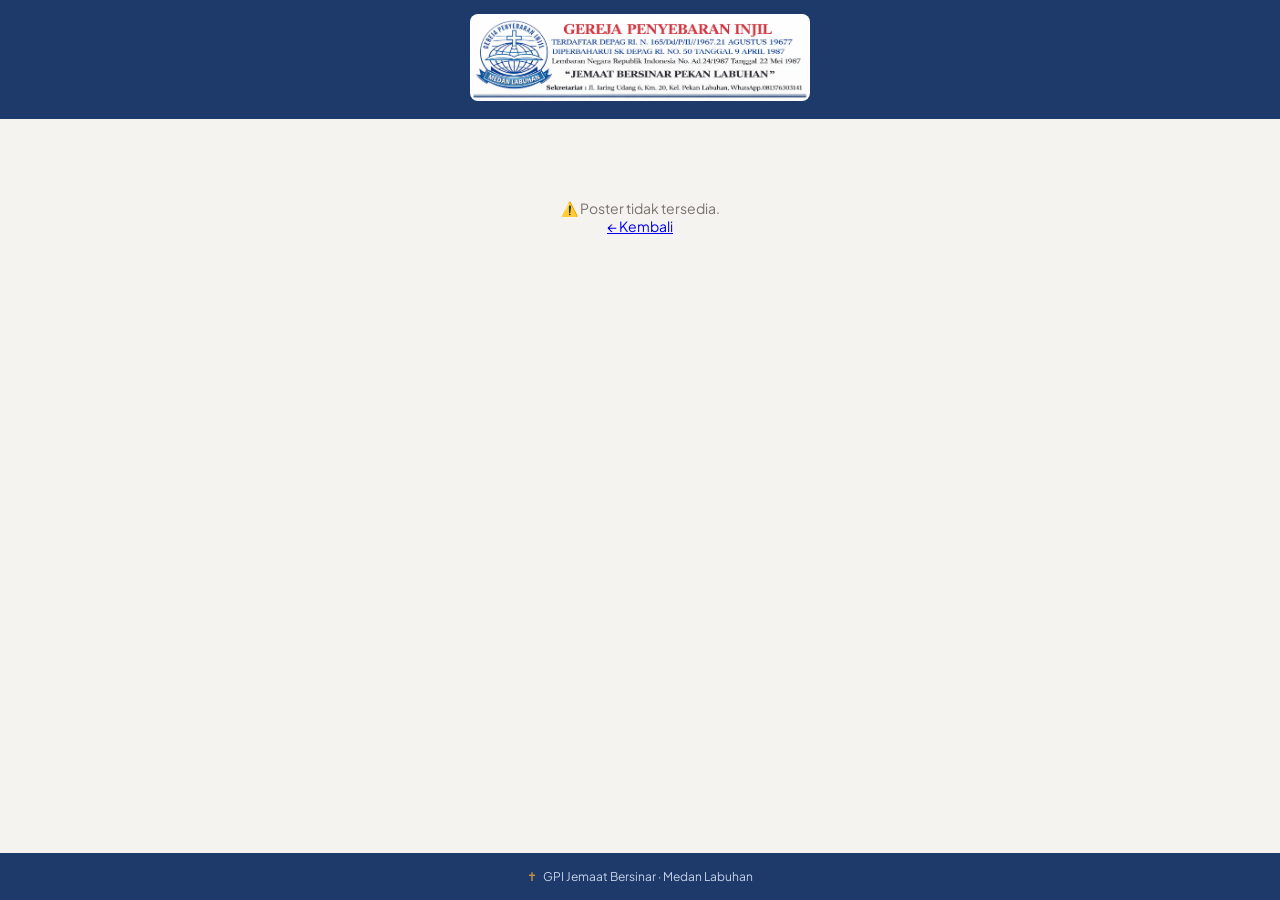
==== commit f367db30: "Refactor meta tags for Open Graph and Twitter Card Updated Open Graph and Twitter Card meta tags to " ====
--- a/share.html
+++ b/share.html
@@ -5,195 +5,500 @@
   <meta name="viewport" content="width=device-width, initial-scale=1.0" />
   <meta name="theme-color" content="#1d3a6b" />
 
-  <!-- ═══ Open Graph — Pratinjau WhatsApp / Facebook ═══ -->
-  <meta property="og:title"       content="GPI Jemaat Bersinar" />
-  <meta property="og:description" content="Jadwal ibadah, poster harian, renungan, galeri, artikel & video GPI Jemaat Bersinar – Medan Labuhan" />
-  <meta property="og:image"       content="https://agusmeliala.github.io/GPI/images/kop-surat.png" />
-  <meta property="og:url"         content="https://agusmeliala.github.io/GPI/" />
+  <!-- ═══ OG TAGS — diisi dinamis oleh script ═══ -->
+  <meta id="og-title"       property="og:title"       content="GPI Jemaat Bersinar" />
+  <meta id="og-description" property="og:description" content="Website resmi GPI Jemaat Bersinar – Medan Labuhan" />
+  <meta id="og-image"       property="og:image"        content="https://agusmeliala.github.io/GPI/images/kop-surat.png" />
+  <meta id="og-url"         property="og:url"          content="https://agusmeliala.github.io/GPI/share.html" />
   <meta property="og:type"        content="website" />
   <meta property="og:site_name"   content="GPI Jemaat Bersinar" />
 
-  <!-- Twitter Card -->
+  <!-- Twitter Card (untuk pratinjau di Twitter/X jika dibagikan) -->
   <meta name="twitter:card"        content="summary_large_image" />
-  <meta name="twitter:title"       content="GPI Jemaat Bersinar" />
-  <meta name="twitter:description" content="Jadwal ibadah, poster harian, renungan, galeri, artikel & video GPI Jemaat Bersinar" />
-  <meta name="twitter:image"       content="https://agusmeliala.github.io/GPI/images/kop-surat.png" />
-
-  <title>GPI Jemaat Bersinar</title>
+  <meta id="tw-title"       name="twitter:title"       content="GPI Jemaat Bersinar" />
+  <meta id="tw-description" name="twitter:description" content="Website resmi GPI Jemaat Bersinar" />
+  <meta id="tw-image"       name="twitter:image"       content="https://agusmeliala.github.io/GPI/images/kop-surat.png" />
+
+  <title id="page-title">GPI Jemaat Bersinar</title>
+
   <link rel="preconnect" href="https://fonts.googleapis.com" />
   <link rel="preconnect" href="https://fonts.gstatic.com" crossorigin />
   <link href="https://fonts.googleapis.com/css2?family=Lora:wght@400;600;700&family=Plus+Jakarta+Sans:wght@400;500;600;700;800&display=swap" rel="stylesheet" />
-  <link rel="stylesheet" href="style.css" />
+
+  <style>
+    :root {
+      --navy:    #1d3a6b;
+      --navy-lt: #eef2fb;
+      --gold:    #c9933a;
+      --bg:      #f5f3ef;
+      --card:    #ffffff;
+      --muted:   #78716c;
+      --radius:  14px;
+    }
+    * { box-sizing: border-box; margin: 0; padding: 0; }
+    body {
+      font-family: 'Plus Jakarta Sans', sans-serif;
+      background: var(--bg);
+      color: #1c1917;
+      min-height: 100vh;
+      display: flex;
+      flex-direction: column;
+    }
+
+    /* ── HEADER ── */
+    .site-header {
+      background: var(--navy);
+      padding: 14px 16px;
+      text-align: center;
+    }
+    .kop-surat { max-width: 340px; width: 100%; border-radius: 8px; }
+
+    /* ── KONTEN UTAMA ── */
+    .share-wrapper {
+      flex: 1;
+      max-width: 600px;
+      width: 100%;
+      margin: 0 auto;
+      padding: 20px 16px 40px;
+    }
+
+    .share-badge {
+      display: inline-flex;
+      align-items: center;
+      gap: 6px;
+      background: var(--navy-lt);
+      color: var(--navy);
+      font-size: 12px;
+      font-weight: 700;
+      padding: 4px 12px;
+      border-radius: 20px;
+      margin-bottom: 14px;
+      letter-spacing: .4px;
+    }
+
+    /* ── POSTER ── */
+    #view-poster .poster-img-wrap {
+      background: var(--card);
+      border-radius: var(--radius);
+      box-shadow: 0 2px 16px rgba(0,0,0,.08);
+      overflow: hidden;
+      margin-bottom: 16px;
+    }
+    #view-poster img {
+      width: 100%;
+      display: block;
+    }
+
+    /* ── RENUNGAN ── */
+    .renungan-card {
+      background: var(--card);
+      border-radius: var(--radius);
+      box-shadow: 0 2px 16px rgba(0,0,0,.08);
+      padding: 22px 20px;
+      margin-bottom: 14px;
+    }
+    .lang-badge {
+      font-size: 11px;
+      font-weight: 700;
+      letter-spacing: .5px;
+      color: var(--navy);
+      background: var(--navy-lt);
+      display: inline-block;
+      padding: 3px 10px;
+      border-radius: 20px;
+      margin-bottom: 10px;
+    }
+    .renungan-judul {
+      font-family: 'Lora', serif;
+      font-size: 18px;
+      font-weight: 700;
+      color: var(--navy);
+      margin-bottom: 6px;
+      line-height: 1.4;
+    }
+    .renungan-ayat {
+      font-size: 12px;
+      color: var(--gold);
+      font-weight: 700;
+      margin-bottom: 12px;
+      letter-spacing: .3px;
+    }
+    .renungan-isi {
+      font-size: 14px;
+      line-height: 1.8;
+      color: #292524;
+      border-left: 3px solid var(--navy);
+      padding-left: 14px;
+    }
+
+    /* ── ARTIKEL ── */
+    .artikel-judul-utama {
+      font-family: 'Lora', serif;
+      font-size: 20px;
+      font-weight: 700;
+      color: var(--navy);
+      margin-bottom: 16px;
+      line-height: 1.4;
+    }
+    .artikel-card {
+      background: var(--card);
+      border-radius: var(--radius);
+      box-shadow: 0 2px 16px rgba(0,0,0,.08);
+      overflow: hidden;
+      margin-bottom: 14px;
+    }
+    .artikel-card img {
+      width: 100%;
+      max-height: 220px;
+      object-fit: cover;
+      display: block;
+    }
+    .artikel-body { padding: 18px 18px 20px; }
+    .artikel-nomor {
+      font-size: 10px;
+      font-weight: 800;
+      letter-spacing: 1px;
+      color: var(--gold);
+      text-transform: uppercase;
+      margin-bottom: 6px;
+    }
+    .artikel-sub-judul {
+      font-family: 'Lora', serif;
+      font-size: 16px;
+      font-weight: 700;
+      color: var(--navy);
+      margin-bottom: 10px;
+      line-height: 1.4;
+    }
+    .artikel-isi {
+      font-size: 14px;
+      line-height: 1.8;
+      color: #44403c;
+    }
+
+    /* ── TOMBOL KEMBALI ── */
+    .btn-back {
+      display: flex;
+      align-items: center;
+      justify-content: center;
+      gap: 8px;
+      width: 100%;
+      background: var(--navy);
+      color: #fff;
+      font-size: 14px;
+      font-weight: 700;
+      padding: 14px;
+      border-radius: var(--radius);
+      border: none;
+      cursor: pointer;
+      text-decoration: none;
+      margin-top: 10px;
+      transition: background .2s;
+    }
+    .btn-back:hover { background: #15305a; }
+
+    /* ── TOMBOL SALIN LINK ── */
+    .btn-copy {
+      display: flex;
+      align-items: center;
+      justify-content: center;
+      gap: 8px;
+      width: 100%;
+      background: var(--gold);
+      color: #fff;
+      font-size: 14px;
+      font-weight: 700;
+      padding: 14px;
+      border-radius: var(--radius);
+      border: none;
+      cursor: pointer;
+      margin-top: 10px;
+      transition: background .2s;
+    }
+    .btn-copy:hover { background: #b07a2a; }
+    .btn-copy.copied { background: #16a34a; }
+
+    /* ── LOADING / ERROR ── */
+    .loading-box {
+      text-align: center;
+      padding: 60px 20px;
+      color: var(--muted);
+      font-size: 14px;
+    }
+    .loading-box .spinner {
+      font-size: 36px;
+      display: block;
+      margin-bottom: 14px;
+      animation: spin 1s linear infinite;
+    }
+    @keyframes spin { to { transform: rotate(360deg); } }
+
+    /* ── FOOTER ── */
+    .site-footer {
+      background: var(--navy);
+      color: #c7d2e8;
+      text-align: center;
+      padding: 16px;
+      font-size: 12px;
+    }
+    .footer-cross { color: var(--gold); margin-right: 4px; }
+  </style>
 </head>
 <body>
 
-  <!-- ══════════ HEADER ══════════ -->
   <header class="site-header">
-    <div class="header-inner">
-      <div class="kop-container">
-        <img src="images/kop-surat.png" alt="Kop Surat GPI Jemaat Bersinar" class="kop-surat" />
-      </div>
-      <div class="datetime-row">
-        <div class="datetime-box">
-          <span class="datetime-icon">🕐</span>
-          <span id="datetime">Memuat...</span>
+    <a href="index.html">
+      <img src="images/kop-surat.png" alt="GPI Jemaat Bersinar" class="kop-surat" />
+    </a>
+  </header>
+
+  <div class="share-wrapper" id="share-wrapper">
+    <div class="loading-box">
+      <span class="spinner">⏳</span>
+      Memuat konten...
+    </div>
+  </div>
+
+  <footer class="site-footer">
+    <span class="footer-cross">✝</span> GPI Jemaat Bersinar · Medan Labuhan
+  </footer>
+
+<script>
+"use strict";
+
+// ── KONSTANTA (sama dengan script.js utama) ───────────────────────────────────
+const SHEET_CSV_URL        = "https://docs.google.com/spreadsheets/d/e/2PACX-1vQFIUh2QfaXXotiABXis5PBDhbQ60SKk0EU2UP8gKuct1Xu42Jg9rMVdG86adkixDjy3OZM3ONvtbFJ/pub?gid=0&single=true&output=csv";
+const SHEET_POSTER_CSV_URL = "https://docs.google.com/spreadsheets/d/e/2PACX-1vQFIUh2QfaXXotiABXis5PBDhbQ60SKk0EU2UP8gKuct1Xu42Jg9rMVdG86adkixDjy3OZM3ONvtbFJ/pub?gid=1813489839&single=true&output=csv";
+const SHEET_ARTIKEL_CSV_URL= "https://docs.google.com/spreadsheets/d/e/2PACX-1vQFIUh2QfaXXotiABXis5PBDhbQ60SKk0EU2UP8gKuct1Xu42Jg9rMVdG86adkixDjy3OZM3ONvtbFJ/pub?gid=533709958&single=true&output=csv";
+
+const DAY_NAMES = ["Minggu","Senin","Selasa","Rabu","Kamis","Jumat","Sabtu"];
+const BASE_URL  = "https://agusmeliala.github.io/GPI";
+
+// ── PARSER CSV (sama dengan script.js utama) ──────────────────────────────────
+function parseCSV(text) {
+  const rows = [];
+  let i = 0;
+  while (i < text.length) {
+    const row = [];
+    while (i < text.length) {
+      let field = "";
+      if (text[i] === '"') {
+        i++;
+        while (i < text.length) {
+          if (text[i] === '"') {
+            if (i+1 < text.length && text[i+1] === '"') { field += '"'; i += 2; }
+            else { i++; break; }
+          } else { field += text[i]; i++; }
+        }
+      } else {
+        while (i < text.length && text[i] !== ',' && text[i] !== '\n' && text[i] !== '\r') {
+          field += text[i]; i++;
+        }
+      }
+      row.push(field.trim());
+      if (i < text.length && text[i] === ',') { i++; }
+      else { if (i < text.length && text[i] === '\r') i++; if (i < text.length && text[i] === '\n') i++; break; }
+    }
+    if (row.length > 1 && row.some(f => f !== "")) rows.push(row);
+  }
+  return rows;
+}
+
+function formatTeks(teks) {
+  if (!teks) return "";
+  return teks
+    .replace(/###([\s\S]+?)###/g, "<strong>$1</strong>")
+    .replace(/\*\*([\s\S]+?)\*\*/g, "<strong>$1</strong>")
+    .replace(/\*([\s\S]+?)\*/g, "<em>$1</em>")
+    .replace(/\n/g, "<br>");
+}
+
+// ── UPDATE OG TAGS (penting untuk pratinjau WhatsApp) ─────────────────────────
+// Catatan: OG tags di-update untuk session browser saja.
+// Agar pratinjau WhatsApp benar, gunakan URL dengan parameter ?type=...&day=...
+// dan pasang server-side rendering atau gunakan netlify/cloudflare functions.
+// Untuk GitHub Pages (static), cara terbaik adalah URL unik per halaman.
+function updateOG(title, description, imageUrl, pageUrl) {
+  const setMeta = (id, val) => { const el = document.getElementById(id); if (el) el.setAttribute("content", val); };
+  document.getElementById("page-title").textContent = title + " — GPI Jemaat Bersinar";
+  setMeta("og-title",       title);
+  setMeta("og-description", description);
+  setMeta("og-image",       imageUrl);
+  setMeta("og-url",         pageUrl);
+  setMeta("tw-title",       title);
+  setMeta("tw-description", description);
+  setMeta("tw-image",       imageUrl);
+}
+
+// ── TOMBOL SALIN LINK ─────────────────────────────────────────────────────────
+function buatTombolCopy(url) {
+  return `<button class="btn-copy" id="btn-copy" onclick="salinLink('${url}')">
+    📋 Salin Link untuk WhatsApp
+  </button>`;
+}
+
+function salinLink(url) {
+  navigator.clipboard.writeText(url).then(() => {
+    const btn = document.getElementById("btn-copy");
+    if (btn) { btn.textContent = "✅ Link Tersalin!"; btn.classList.add("copied"); }
+    setTimeout(() => {
+      if (btn) { btn.textContent = "📋 Salin Link untuk WhatsApp"; btn.classList.remove("copied"); }
+    }, 2500);
+  }).catch(() => {
+    prompt("Salin link ini:", url);
+  });
+}
+
+// ── RENDER POSTER ─────────────────────────────────────────────────────────────
+async function renderPoster(todayName) {
+  const wrapper = document.getElementById("share-wrapper");
+
+  try {
+    const res = await fetch(SHEET_POSTER_CSV_URL);
+    const csv = await res.text();
+    const rows = parseCSV(csv);
+    const row = rows.find(r => r[0]?.trim() === todayName);
+
+    const imgSrc = row?.[1]?.trim() || `${BASE_URL}/images/kop-surat.png`;
+    const shareUrl = `${BASE_URL}/.netlify/functions/share?type=poster`;
+    const desc = `Poster Harian GPI Jemaat Bersinar — ${todayName}`;
+
+    updateOG(`Poster Harian — ${todayName}`, desc, imgSrc, shareUrl);
+
+    wrapper.innerHTML = `
+      <div class="share-badge">📋 Poster Harian</div>
+      <div id="view-poster">
+        <div class="poster-img-wrap">
+          <img src="${imgSrc}" alt="Poster Harian ${todayName}"
+               onerror="this.src='${BASE_URL}/images/kop-surat.png'" />
         </div>
       </div>
-    </div>
-  </header>
-
-  <!-- ══════════ NAV ══════════ -->
-  <nav class="site-nav">
-    <div class="nav-inner">
-      <a href="#jadwal"   class="nav-link">Jadwal</a>
-      <a href="#poster"   class="nav-link">Poster</a>
-      <a href="#renungan" class="nav-link">Renungan</a>
-      <a href="#galeri"   class="nav-link">Galeri</a>
-      <a href="#artikel"  class="nav-link">Artikel</a>
-      <a href="#video"    class="nav-link">Video</a>
-    </div>
-  </nav>
-
-  <!-- ══════════ MAIN ══════════ -->
-  <main class="main-wrapper">
-
-    <!-- JADWAL -->
-    <section class="section-card" id="jadwal">
-      <div class="section-head">
-        <div class="section-icon">🕊</div>
-        <div>
-          <h2>Jadwal Ibadah</h2>
-          <p>Jadwal rutin kegiatan jemaat sepekan</p>
-        </div>
+      ${buatTombolCopy(shareUrl)}
+      <a href="index.html#poster" class="btn-back">← Kembali ke Beranda</a>`;
+
+  } catch(e) {
+    wrapper.innerHTML = `<div class="loading-box">⚠️ Poster tidak tersedia.<br><a href="index.html">← Kembali</a></div>`;
+  }
+}
+
+// ── RENDER RENUNGAN ───────────────────────────────────────────────────────────
+async function renderRenungan(todayName) {
+  const wrapper = document.getElementById("share-wrapper");
+
+  try {
+    const res = await fetch(SHEET_CSV_URL);
+    const csv = await res.text();
+    const rows = parseCSV(csv);
+    const row = rows.find(r => r[0]?.trim() === todayName);
+
+    const judulId = row?.[1]?.trim() || "Renungan Harian";
+    const ayatId  = row?.[2]?.trim() || "";
+    const isiId   = row?.[3]?.trim() || "";
+    const judulEn = row?.[4]?.trim() || "Daily Devotional";
+    const ayatEn  = row?.[5]?.trim() || "";
+    const isiEn   = row?.[6]?.trim() || "";
+
+    const shareUrl = `${BASE_URL}/.netlify/functions/share?type=renungan`;
+    const imgOG    = `${BASE_URL}/images/kop-surat.png`;
+    const desc     = `${judulId} — ${ayatId}`;
+
+    updateOG(`Renungan Harian — ${todayName}`, desc, imgOG, shareUrl);
+
+    wrapper.innerHTML = `
+      <div class="share-badge">📖 Renungan Harian — ${todayName}</div>
+
+      <div class="renungan-card">
+        <div class="lang-badge">🇮🇩 Bahasa Indonesia</div>
+        <h2 class="renungan-judul">${judulId}</h2>
+        <p  class="renungan-ayat">${ayatId}</p>
+        <blockquote class="renungan-isi">${formatTeks(isiId)}</blockquote>
       </div>
-      <div id="jadwal-list" class="jadwal-grid"></div>
-    </section>
-
-    <!-- POSTER -->
-    <section class="section-card" id="poster">
-      <div class="section-head">
-        <div class="section-icon">📋</div>
-        <div>
-          <h2>Poster Harian</h2>
-          <p id="poster-day">Poster hari ini</p>
-        </div>
+
+      <div class="renungan-card">
+        <div class="lang-badge">🇬🇧 English</div>
+        <h2 class="renungan-judul">${judulEn}</h2>
+        <p  class="renungan-ayat">${ayatEn}</p>
+        <blockquote class="renungan-isi">${formatTeks(isiEn)}</blockquote>
       </div>
-      <div class="poster-wrap">
-        <button class="poster-button" type="button"
-                onclick="openLightboxFromElement('poster-image')"
-                aria-label="Lihat poster penuh">
-          <img id="poster-image" src="" alt="Poster Harian" class="poster-image" />
-          <div class="poster-overlay"><span>🔍 Lihat Penuh</span></div>
-        </button>
-      </div>
-      <div style="margin-top:12px;text-align:center;">
-        <a href=".netlify/functions/share?type=poster" style="display:inline-flex;align-items:center;gap:8px;background:#25D366;color:#fff;font-size:13px;font-weight:700;padding:10px 20px;border-radius:30px;text-decoration:none;">
-          📤 Bagikan Poster ke WhatsApp
-        </a>
-      </div>
-    </section>
-
-    <!-- RENUNGAN -->
-    <section class="section-card" id="renungan">
-      <div class="section-head">
-        <div class="section-icon">📖</div>
-        <div>
-          <h2>Renungan Harian</h2>
-          <p id="renungan-day">Renungan hari ini</p>
-        </div>
-      </div>
-      <div class="renungan-grid">
-        <article class="renungan-card">
-          <div class="language-badge id">🇮🇩 Bahasa Indonesia</div>
-          <h3 id="judul-id">Memuat...</h3>
-          <p id="ayat-id" class="ayat"></p>
-          <blockquote id="isi-id" class="isi-renungan"></blockquote>
-        </article>
-        <article class="renungan-card">
-          <div class="language-badge en">🇬🇧 English</div>
-          <h3 id="judul-en">Loading...</h3>
-          <p id="ayat-en" class="ayat"></p>
-          <blockquote id="isi-en" class="isi-renungan"></blockquote>
-        </article>
-      </div>
-      <div style="margin-top:14px;text-align:center;">
-        <a href=".netlify/functions/share?type=renungan" style="display:inline-flex;align-items:center;gap:8px;background:#25D366;color:#fff;font-size:13px;font-weight:700;padding:10px 20px;border-radius:30px;text-decoration:none;">
-          📤 Bagikan Renungan ke WhatsApp
-        </a>
-      </div>
-    </section>
-
-    <!-- GALERI -->
-    <section class="section-card" id="galeri">
-      <div class="section-head">
-        <div class="section-icon">🖼</div>
-        <div>
-          <h2>Galeri Kegiatan</h2>
-          <p>Dokumentasi kegiatan jemaat</p>
-        </div>
-      </div>
-      <div class="gallery-wrapper">
-        <div class="gallery-slider-container">
-          <div id="gallery-track" class="gallery-track"></div>
-        </div>
-        <div class="gallery-fade-left"></div>
-        <div class="gallery-fade-right"></div>
-      </div>
-    </section>
-
-    <!-- ARTIKEL -->
-    <section class="section-card" id="artikel">
-      <div class="section-head">
-        <div class="section-icon">📰</div>
-        <div>
-          <h2>Artikel Minggu Ini</h2>
-          <p id="artikel-day">Artikel hari ini</p>
-        </div>
-      </div>
-      <div id="artikel-list" class="artikel-list">
-        <p class="artikel-loading">Memuat artikel...</p>
-      </div>
-      <div style="margin-top:14px;text-align:center;">
-        <a href=".netlify/functions/share?type=artikel" style="display:inline-flex;align-items:center;gap:8px;background:#25D366;color:#fff;font-size:13px;font-weight:700;padding:10px 20px;border-radius:30px;text-decoration:none;">
-          📤 Bagikan Artikel ke WhatsApp
-        </a>
-      </div>
-    </section>
-
-    <!-- VIDEO -->
-    <section class="section-card" id="video">
-      <div class="section-head">
-        <div class="section-icon">🎬</div>
-        <div>
-          <h2>Video Jemaat</h2>
-          <p>Tonton video kegiatan & khotbah jemaat</p>
-        </div>
-      </div>
-      <div id="video-list" class="video-list">
-        <p class="video-loading">Memuat video...</p>
-      </div>
-    </section>
-
-  </main>
-
-  <!-- ══════════ FOOTER ══════════ -->
-  <footer class="site-footer">
-    <div class="footer-inner">
-      <div class="footer-brand">
-        <span class="footer-cross">✝</span>
-        <span>GPI Jemaat Bersinar</span>
-      </div>
-      <p class="footer-address">Jl. Jaring Udang 6, Km. 20, Kel. Pekan Labuhan, Medan Labuhan</p>
-      <p class="footer-copy">© <span id="current-year"></span> GPI Jemaat Bersinar · Medan Labuhan</p>
-    </div>
-  </footer>
-
-  <!-- ══════════ LIGHTBOX ══════════ -->
-  <div id="lightbox" class="lightbox" role="dialog" aria-modal="true" aria-label="Preview Gambar">
-    <button class="lightbox-close" type="button" onclick="closeLightbox()" aria-label="Tutup">✕</button>
-    <img id="lightbox-img" src="" alt="Preview Gambar" class="lightbox-image" />
-  </div>
-
-  <script src="script.js"></script>
+
+      ${buatTombolCopy(shareUrl)}
+      <a href="index.html#renungan" class="btn-back">← Kembali ke Beranda</a>`;
+
+  } catch(e) {
+    wrapper.innerHTML = `<div class="loading-box">⚠️ Renungan tidak tersedia.<br><a href="index.html">← Kembali</a></div>`;
+  }
+}
+
+// ── RENDER ARTIKEL ────────────────────────────────────────────────────────────
+async function renderArtikel(todayName) {
+  const wrapper = document.getElementById("share-wrapper");
+
+  try {
+    const res = await fetch(SHEET_ARTIKEL_CSV_URL);
+    const csv = await res.text();
+    const rows = parseCSV(csv);
+    const dataRows = rows.filter(r => r[0]?.trim() !== "Hari");
+    const row = dataRows.find(r => r[0]?.trim() === todayName);
+
+    if (!row) throw new Error("Artikel tidak ditemukan");
+
+    const judulUtama = row[1]?.trim() || "";
+    const sub1Judul  = row[2]?.trim() || "";
+    const sub1Isi    = row[3]?.trim() || "";
+    const sub1Gambar = row[4]?.trim() || "";
+    const sub2Judul  = row[5]?.trim() || "";
+    const sub2Isi    = row[6]?.trim() || "";
+    const sub2Gambar = row[7]?.trim() || "";
+
+    const shareUrl = `${BASE_URL}/.netlify/functions/share?type=artikel`;
+    const imgOG    = sub1Gambar || sub2Gambar || `${BASE_URL}/images/kop-surat.png`;
+    const desc     = sub1Judul || judulUtama || "Artikel Minggu Ini";
+
+    updateOG(`Artikel — ${judulUtama || todayName}`, desc, imgOG, shareUrl);
+
+    const buatKartu = (nomor, judul, isi, gambar) => {
+      if (!judul && !isi) return "";
+      return `
+        <div class="artikel-card">
+          ${gambar ? `<img src="${gambar}" alt="${judul}" onerror="this.style.display='none'" />` : ""}
+          <div class="artikel-body">
+            <div class="artikel-nomor">Artikel ${nomor}</div>
+            ${judul ? `<h3 class="artikel-sub-judul">${judul}</h3>` : ""}
+            ${isi   ? `<p  class="artikel-isi">${formatTeks(isi)}</p>` : ""}
+          </div>
+        </div>`;
+    };
+
+    wrapper.innerHTML = `
+      <div class="share-badge">📰 Artikel Minggu Ini</div>
+      ${judulUtama ? `<h2 class="artikel-judul-utama">${judulUtama}</h2>` : ""}
+      ${buatKartu(1, sub1Judul, sub1Isi, sub1Gambar)}
+      ${buatKartu(2, sub2Judul, sub2Isi, sub2Gambar)}
+      ${buatTombolCopy(shareUrl)}
+      <a href="index.html#artikel" class="btn-back">← Kembali ke Beranda</a>`;
+
+  } catch(e) {
+    wrapper.innerHTML = `<div class="loading-box">⚠️ Artikel belum tersedia hari ini.<br><br><a href="index.html" style="color:var(--navy);font-weight:700;">← Kembali ke Beranda</a></div>`;
+  }
+}
+
+// ── ROUTING BERDASARKAN PARAMETER URL ─────────────────────────────────────────
+// Contoh URL:
+//   share.html?type=poster      → Poster hari ini
+//   share.html?type=renungan    → Renungan hari ini
+//   share.html?type=artikel     → Artikel hari ini
+document.addEventListener("DOMContentLoaded", () => {
+  const params   = new URLSearchParams(window.location.search);
+  const type     = params.get("type") || "poster";
+  const todayIdx = new Date().getDay();
+  const todayName = DAY_NAMES[todayIdx];
+
+  switch (type) {
+    case "renungan": renderRenungan(todayName); break;
+    case "artikel":  renderArtikel(todayName);  break;
+    default:         renderPoster(todayName);   break;
+  }
+});
+</script>
 </body>
 </html>
